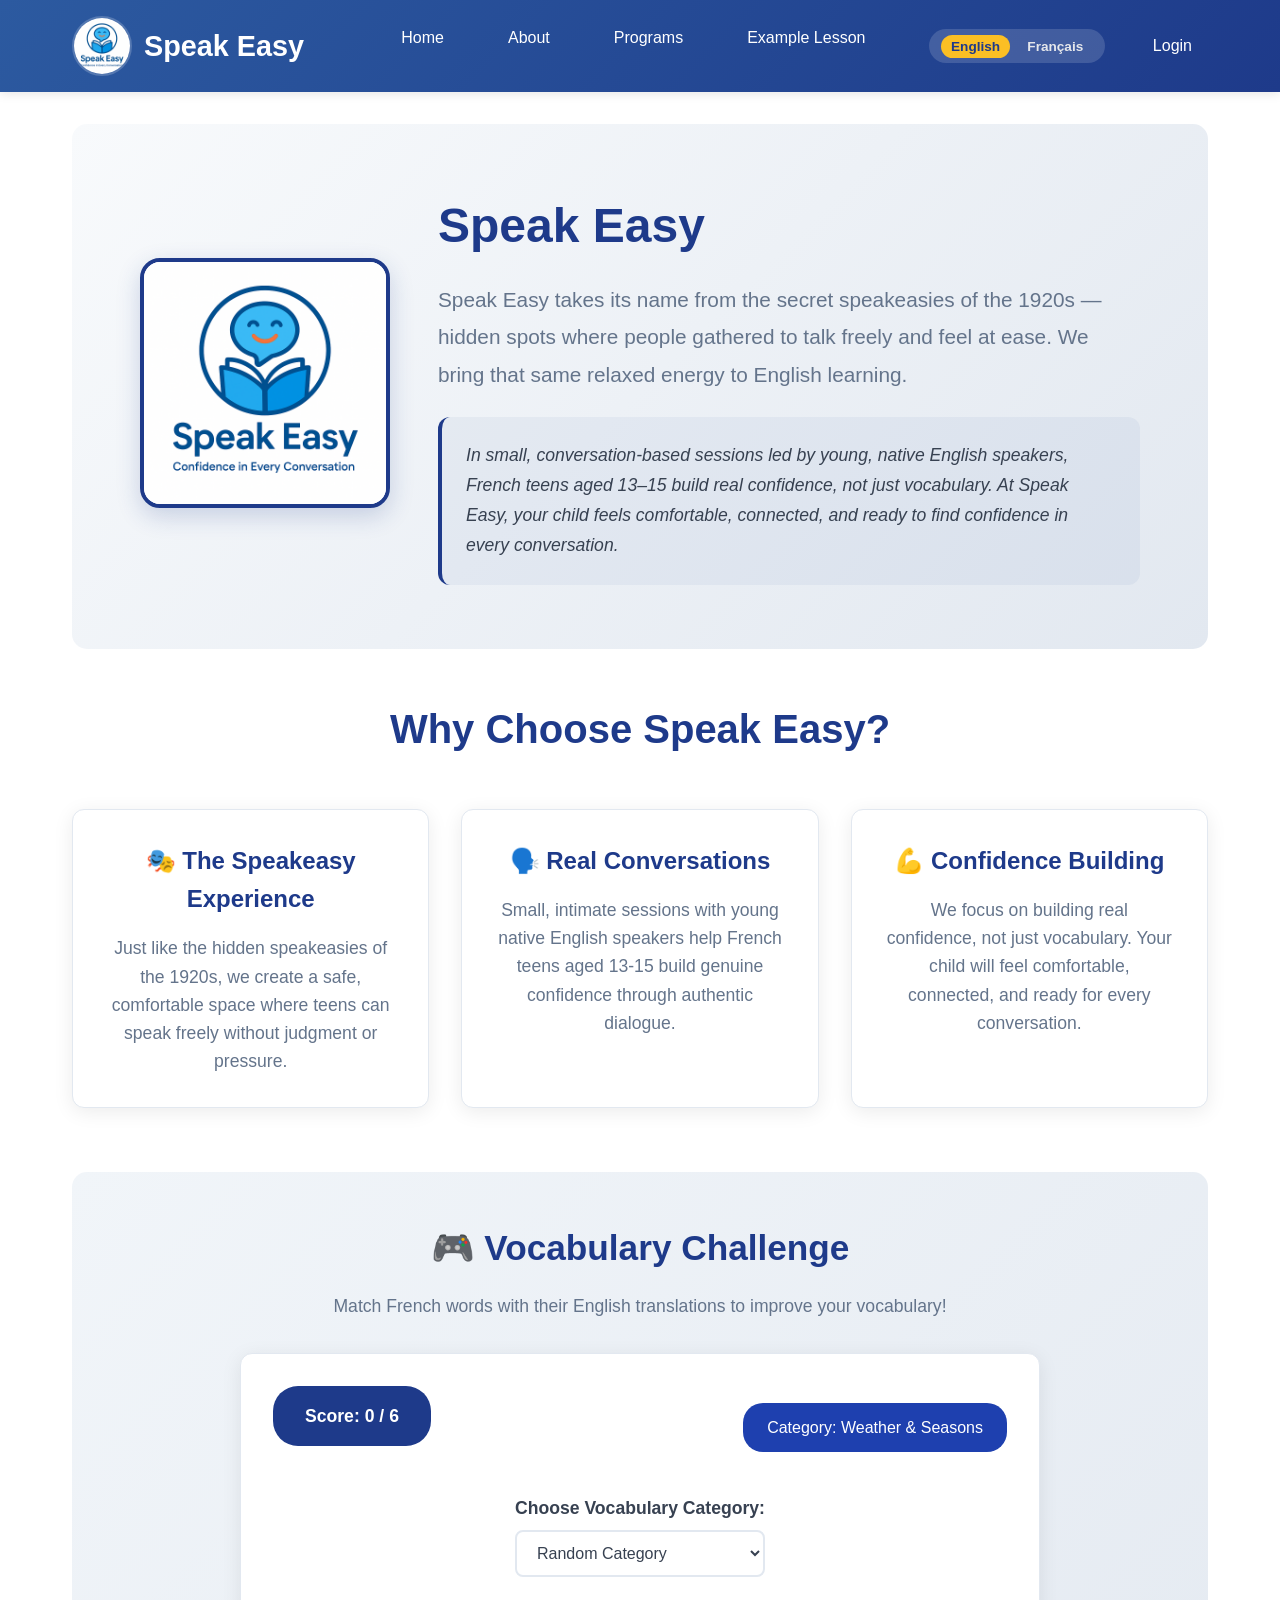
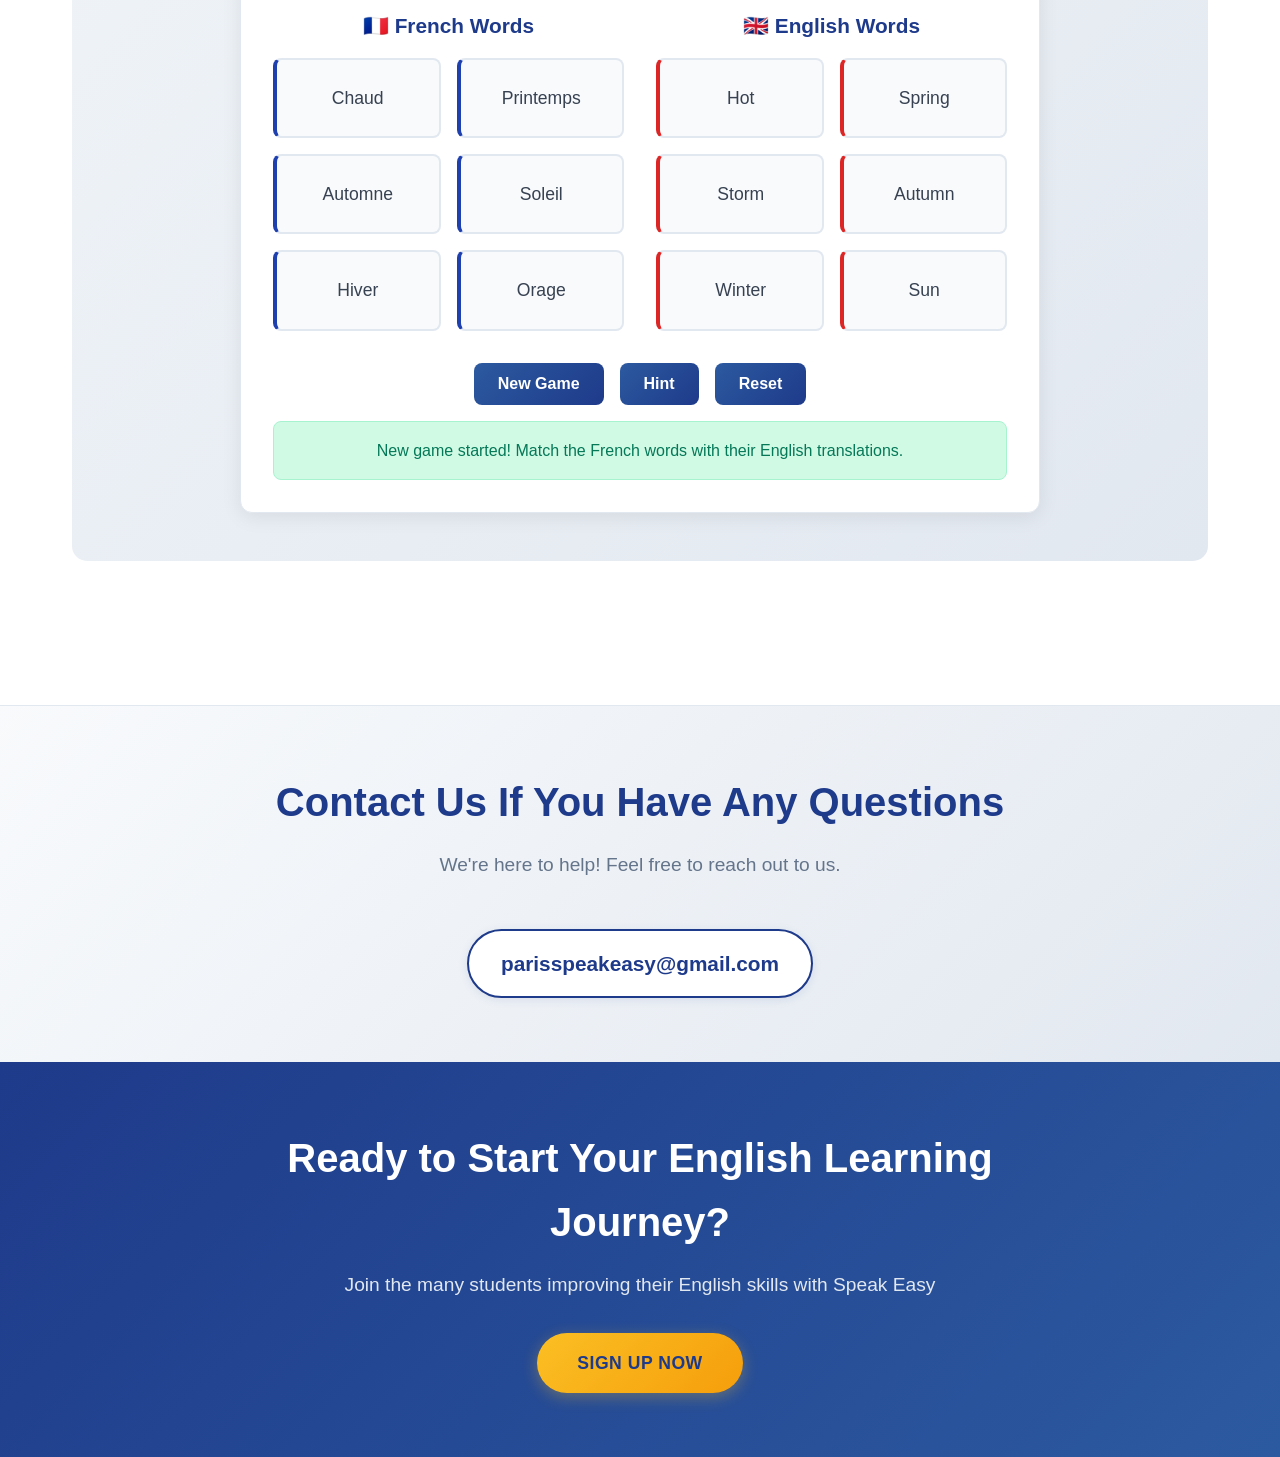
==== index.html @ a8f0480d "Add files via upload" ====
<!DOCTYPE html>
<html lang="en">
<head>
    <meta charset="UTF-8">
    <meta name="viewport" content="width=device-width, initial-scale=1.0">
    <title>Speak Easy - Professional English Learning Platform</title>
    <meta name="description" content="Professional English language learning platform for students. Improve your English skills through interactive video courses with native speakers.">
    <link rel="stylesheet" href="style.css">
    <script src="java.js" defer></script>
</head>
<body>
    <!-- Professional Header -->
    <header class="header">
        <nav class="nav-container">
            <a href="Home page.html" class="logo">
                <img src="logo.png" alt="Speak Easy Logo" class="logo-image">
                <span class="logo-text" data-i18n-key="nav_logo">Speak Easy</span>
            </a>
            <ul class="nav-menu">
                <li><a href="Home page.html" data-i18n-key="nav_home">Home</a></li>
                <li><a href="About.html" data-i18n-key="nav_about">About</a></li>
                <li><a href="Program_description.html" data-i18n-key="nav_programs">Programs</a></li>
                <li><a href="Example_lesson.html" data-i18n-key="nav_example">Example Lesson</a></li>
                <li class="nav-language-item">
                    <div class="lesson-language-toggle">
                        <button type="button" class="lang-toggle-btn active" data-lang-btn="en">English</button>
                        <button type="button" class="lang-toggle-btn" data-lang-btn="fr">Français</button>
                    </div>
                </li>
                <li><a href="Log_in.html" id="loginLink" data-i18n-key="nav_login">Login</a></li>
            </ul>
            <!-- User Profile Dropdown -->
            <div class="user-profile" id="userProfile" style="display: none;">
                <div class="profile-icon" id="profileIcon">
                    <span id="userInitials">JD</span>
                </div>
                <div class="profile-dropdown" id="profileDropdown">
                    <div class="dropdown-header">
                        <div class="user-info">
                            <div class="user-name" id="userName">John Doe</div>
                            <div class="user-email" id="userEmail">john.doe@example.com</div>
                        </div>
                    </div>
                    <div class="dropdown-menu">
                        <a href="Profile.html" class="dropdown-item">
                            <span class="dropdown-icon">👤</span>
                            <span data-i18n-key="profile_menu_profile">Profile</span>
                        </a>
                        <a href="#" class="dropdown-item">
                            <span class="dropdown-icon">🛒</span>
                            <span data-i18n-key="profile_menu_purchases">Purchases</span>
                        </a>
                        <a href="#" class="dropdown-item">
                            <span class="dropdown-icon">📚</span>
                            <span data-i18n-key="profile_menu_future">Future Lessons</span>
                        </a>
                        <a href="#" class="dropdown-item">
                            <span class="dropdown-icon">⚙️</span>
                            <span data-i18n-key="profile_menu_settings">Settings</span>
                        </a>
                        <div class="dropdown-divider"></div>
                        <a href="#" class="dropdown-item logout-item" id="logoutBtn">
                            <span class="dropdown-icon">🚪</span>
                            <span data-i18n-key="profile_menu_logout">Logout</span>
                        </a>
                    </div>
                </div>
            </div>
        </nav>
    </header>

    <!-- Main Content -->
    <main class="main-container">
        <!-- Hero Section -->
        <section class="hero-section">
            <div class="hero-content">
                <div class="hero-logo">
                    <img src="logo.png" alt="Speak Easy Logo" class="hero-logo-image">
                </div>
                <div class="hero-text">
                    <h1 class="hero-title" data-i18n-key="home_hero_title">Speak Easy</h1>
                    <p class="hero-subtitle" data-i18n-key="home_hero_subtitle">
                        Speak Easy takes its name from the secret speakeasies of the 1920s — hidden spots where people gathered to talk freely and feel at ease. We bring that same relaxed energy to English learning.
                    </p>
                    <p class="hero-description" data-i18n-key="home_hero_description">
                        In small, conversation-based sessions led by young, native English speakers, French teens aged 13–15 build real confidence, not just vocabulary. At Speak Easy, your child feels comfortable, connected, and ready to find confidence in every conversation.
                    </p>
                </div>
            </div>
        </section>

        <!-- Goals Section -->
        <section class="goals-section">
            <h2 class="section-title" data-i18n-key="home_why_title">Why Choose Speak Easy?</h2>
            <div class="goals-grid">
                <div class="goal-card">
                    <h3 data-i18n-key="home_goal1_title">🎭 The Speakeasy Experience</h3>
                    <p data-i18n-key="home_goal1_text">Just like the hidden speakeasies of the 1920s, we create a safe, comfortable space where teens can speak freely without judgment or pressure.</p>
                </div>
                <div class="goal-card">
                    <h3 data-i18n-key="home_goal2_title">🗣️ Real Conversations</h3>
                    <p data-i18n-key="home_goal2_text">Small, intimate sessions with young native English speakers help French teens aged 13-15 build genuine confidence through authentic dialogue.</p>
                </div>
                <div class="goal-card">
                    <h3 data-i18n-key="home_goal3_title">💪 Confidence Building</h3>
                    <p data-i18n-key="home_goal3_text">We focus on building real confidence, not just vocabulary. Your child will feel comfortable, connected, and ready for every conversation.</p>
                </div>
            </div>
        </section>

        <!-- Interactive Vocabulary Game Section -->
        <section class="game-section">
            <h2 class="game-title" data-i18n-key="home_game_title">🎮 Vocabulary Challenge</h2>
            <p class="game-subtitle" data-i18n-key="home_game_subtitle">Match French words with their English translations to improve your vocabulary!</p>
            
            <div class="game-container">
                <div class="game-info">
                    <div class="score-display">
                        <span data-i18n-key="home_game_score_label">Score:</span> <span id="score">0</span> / <span id="total">0</span>
                    </div>
                    <div class="category-display" id="categoryDisplay">
                        <span data-i18n-key="home_game_category_label">Category:</span> <span id="currentCategory" data-i18n-key="home_game_category_current">Select a category</span>
                    </div>
                </div>
                
                <div class="category-selector">
                    <label for="categorySelect" data-i18n-key="home_game_category_choose">Choose Vocabulary Category:</label>
                    <select id="categorySelect" class="category-select">
                        <option value="" data-i18n-key="home_game_cat_random">Random Category</option>
                        <option value="0" data-i18n-key="home_game_cat_0">Greetings & Politeness</option>
                        <option value="1" data-i18n-key="home_game_cat_1">Animals</option>
                        <option value="2" data-i18n-key="home_game_cat_2">Colors</option>
                        <option value="3" data-i18n-key="home_game_cat_3">Numbers</option>
                        <option value="4" data-i18n-key="home_game_cat_4">Fruits & Vegetables</option>
                        <option value="5" data-i18n-key="home_game_cat_5">Family Members</option>
                        <option value="6" data-i18n-key="home_game_cat_6">School & Learning</option>
                        <option value="7" data-i18n-key="home_game_cat_7">Weather & Seasons</option>
                        <option value="8" data-i18n-key="home_game_cat_8">Body Parts</option>
                        <option value="9" data-i18n-key="home_game_cat_9">Food & Drinks</option>
                        <option value="10" data-i18n-key="home_game_cat_10">Clothing & Fashion</option>
                        <option value="11" data-i18n-key="home_game_cat_11">House & Home</option>
                        <option value="12" data-i18n-key="home_game_cat_12">Transportation</option>
                    </select>
                </div>
                
                <div class="game-sections">
                    <div class="french-section">
                        <h3 data-i18n-key="home_game_french_title">🇫🇷 French Words</h3>
                        <div class="french-grid" id="frenchGrid">
                            <!-- French words will be generated here -->
                        </div>
                    </div>
                    
                    <div class="english-section">
                        <h3 data-i18n-key="home_game_english_title">🇬🇧 English Words</h3>
                        <div class="english-grid" id="englishGrid">
                            <!-- English words will be generated here -->
                        </div>
                    </div>
                </div>
                
                <div class="game-controls">
                    <button class="btn-game" id="newGameBtn" data-i18n-key="home_game_new">New Game</button>
                    <button class="btn-game" id="hintBtn" data-i18n-key="home_game_hint">Hint</button>
                    <button class="btn-game" id="resetBtn" data-i18n-key="home_game_reset">Reset</button>
                </div>
                
                <div id="feedbackMessage" class="feedback-message" style="display: none;"></div>
            </div>
        </section>
    </main>

    <!-- Contact Section -->
    <section class="contact-section">
        <div class="contact-container">
            <h2 data-i18n-key="home_contact_title">Contact Us If You Have Any Questions</h2>
            <p data-i18n-key="home_contact_text">We're here to help! Feel free to reach out to us.</p>
            <div class="contact-email">
                <a href="mailto:parisspeakeasy@gmail.com" class="contact-email-link">parisspeakeasy@gmail.com</a>
            </div>
        </div>
    </section>

    <!-- Sign Up Section -->
    <section class="signup-section">
        <div class="signup-container">
            <h2 data-i18n-key="home_signup_title">Ready to Start Your English Learning Journey?</h2>
            <p data-i18n-key="home_signup_text">Join the many students improving their English skills with Speak Easy</p>
            <a href="Sign_up.html" class="btn-signup" data-i18n-key="home_signup_button">Sign Up Now</a>
        </div>
    </section>

    <script>
        (function() {
            const translations = {
                en: {
                    nav_logo: 'Speak Easy',
                    nav_home: 'Home',
                    nav_about: 'About',
                    nav_programs: 'Programs',
                    nav_example: 'Example Lesson',
                    nav_login: 'Login',
                    profile_menu_profile: 'Profile',
                    profile_menu_purchases: 'Purchases',
                    profile_menu_future: 'Future Lessons',
                    profile_menu_settings: 'Settings',
                    profile_menu_logout: 'Logout',
                    home_hero_title: 'Speak Easy',
                    home_hero_subtitle: 'Speak Easy takes its name from the secret speakeasies of the 1920s — hidden spots where people gathered to talk freely and feel at ease. We bring that same relaxed energy to English learning.',
                    home_hero_description: 'In small, conversation-based sessions led by young, native English speakers, French teens aged 13–15 build real confidence, not just vocabulary. At Speak Easy, your child feels comfortable, connected, and ready to find confidence in every conversation.',
                    home_why_title: 'Why Choose Speak Easy?',
                    home_goal1_title: '🎭 The Speakeasy Experience',
                    home_goal1_text: 'Just like the hidden speakeasies of the 1920s, we create a safe, comfortable space where teens can speak freely without judgment or pressure.',
                    home_goal2_title: '🗣️ Real Conversations',
                    home_goal2_text: 'Small, intimate sessions with young native English speakers help French teens aged 13-15 build genuine confidence through authentic dialogue.',
                    home_goal3_title: '💪 Confidence Building',
                    home_goal3_text: 'We focus on building real confidence, not just vocabulary. Your child will feel comfortable, connected, and ready for every conversation.',
                    home_game_title: '🎮 Vocabulary Challenge',
                    home_game_subtitle: 'Match French words with their English translations to improve your vocabulary!',
                    home_game_score_label: 'Score:',
                    home_game_category_label: 'Category:',
                    home_game_category_current: 'Select a category',
                    home_game_category_choose: 'Choose Vocabulary Category:',
                    home_game_cat_random: 'Random Category',
                    home_game_cat_0: 'Greetings & Politeness',
                    home_game_cat_1: 'Animals',
                    home_game_cat_2: 'Colors',
                    home_game_cat_3: 'Numbers',
                    home_game_cat_4: 'Fruits & Vegetables',
                    home_game_cat_5: 'Family Members',
                    home_game_cat_6: 'School & Learning',
                    home_game_cat_7: 'Weather & Seasons',
                    home_game_cat_8: 'Body Parts',
                    home_game_cat_9: 'Food & Drinks',
                    home_game_cat_10: 'Clothing & Fashion',
                    home_game_cat_11: 'House & Home',
                    home_game_cat_12: 'Transportation',
                    home_game_french_title: '🇫🇷 French Words',
                    home_game_english_title: '🇬🇧 English Words',
                    home_game_new: 'New Game',
                    home_game_hint: 'Hint',
                    home_game_reset: 'Reset',
                    home_contact_title: 'Contact Us If You Have Any Questions',
                    home_contact_text: "We're here to help! Feel free to reach out to us.",
                    home_signup_title: 'Ready to Start Your English Learning Journey?',
                    home_signup_text: 'Join the many students improving their English skills with Speak Easy',
                    home_signup_button: 'Sign Up Now'
                },
                fr: {
                    nav_logo: 'Speak Easy',
                    nav_home: 'Accueil',
                    nav_about: 'À propos',
                    nav_programs: 'Programmes',
                    nav_example: "Leçon d'exemple",
                    nav_login: 'Connexion',
                    profile_menu_profile: 'Profil',
                    profile_menu_purchases: 'Achats',
                    profile_menu_future: 'Leçons futures',
                    profile_menu_settings: 'Paramètres',
                    profile_menu_logout: 'Déconnexion',
                    home_hero_title: 'Speak Easy',
                    home_hero_subtitle: 'Speak Easy tire son nom des speakeasies secrets des années 1920 — des lieux cachés où les gens pouvaient parler librement et se sentir à l’aise. Nous apportons cette même énergie détendue à l’apprentissage de l’anglais.',
                    home_hero_description: "En petits groupes de conversation animés par de jeunes locuteurs natifs anglophones, des ados français de 13 à 15 ans gagnent une vraie confiance, pas seulement du vocabulaire. À Speak Easy, votre enfant se sent à l’aise, connecté et prêt à prendre confiance dans chaque conversation.",
                    home_why_title: 'Pourquoi choisir Speak Easy ?',
                    home_goal1_title: '🎭 L’expérience speakeasy',
                    home_goal1_text: "Comme dans les speakeasies cachés des années 1920, nous créons un espace sûr et chaleureux où les ados peuvent parler librement, sans jugement ni pression.",
                    home_goal2_title: '🗣️ De vraies conversations',
                    home_goal2_text: 'De petites séances avec de jeunes natifs anglophones aident les ados français de 13 à 15 ans à construire une confiance réelle grâce à un dialogue authentique.',
                    home_goal3_title: '💪 Gagner en confiance',
                    home_goal3_text: 'Nous mettons l’accent sur la confiance, pas seulement sur le vocabulaire. Votre enfant se sentira à l’aise, connecté et prêt pour chaque conversation.',
                    home_game_title: '🎮 Défi vocabulaire',
                    home_game_subtitle: 'Associe les mots français à leurs traductions anglaises pour améliorer ton vocabulaire !',
                    home_game_score_label: 'Score :',
                    home_game_category_label: 'Catégorie :',
                    home_game_category_current: 'Sélectionne une catégorie',
                    home_game_category_choose: 'Choisis une catégorie de vocabulaire :',
                    home_game_cat_random: 'Catégorie aléatoire',
                    home_game_cat_0: 'Salutations & Politesse',
                    home_game_cat_1: 'Animaux',
                    home_game_cat_2: 'Couleurs',
                    home_game_cat_3: 'Nombres',
                    home_game_cat_4: 'Fruits & Légumes',
                    home_game_cat_5: 'Membres de la famille',
                    home_game_cat_6: 'École & Apprentissage',
                    home_game_cat_7: 'Météo & Saisons',
                    home_game_cat_8: 'Parties du corps',
                    home_game_cat_9: 'Nourriture & Boissons',
                    home_game_cat_10: 'Vêtements & Mode',
                    home_game_cat_11: 'Maison & Foyer',
                    home_game_cat_12: 'Transports',
                    home_game_french_title: '🇫🇷 Mots en français',
                    home_game_english_title: '🇬🇧 Mots en anglais',
                    home_game_new: 'Nouvelle partie',
                    home_game_hint: 'Indice',
                    home_game_reset: 'Réinitialiser',
                    home_contact_title: 'Contactez-nous si vous avez des questions',
                    home_contact_text: "Nous sommes là pour vous aider ! N’hésitez pas à nous écrire.",
                    home_signup_title: "Prêt à commencer ton aventure en anglais ?",
                    home_signup_text: "Rejoins les nombreux élèves qui améliorent leur anglais avec Speak Easy",
                    home_signup_button: "Je m'inscris"
                }
            };

            function setLanguage(lang) {
                const selectedLang = lang === 'fr' ? 'fr' : 'en';
                document.documentElement.lang = selectedLang;

                document.querySelectorAll('[data-i18n-key]').forEach(function(el) {
                    const key = el.getAttribute('data-i18n-key');
                    const translation = translations[selectedLang] && translations[selectedLang][key];
                    if (translation) {
                        el.innerHTML = translation;
                    }
                });

                document.querySelectorAll('[data-lang-btn]').forEach(function(btn) {
                    btn.classList.toggle('active', btn.getAttribute('data-lang-btn') === selectedLang);
                });

                localStorage.setItem('exampleLessonLang', selectedLang);
            }

            document.addEventListener('DOMContentLoaded', function() {
                const savedLang = localStorage.getItem('exampleLessonLang') || 'en';
                setLanguage(savedLang);

                document.querySelectorAll('[data-lang-btn]').forEach(function(btn) {
                    btn.addEventListener('click', function() {
                        setLanguage(this.getAttribute('data-lang-btn'));
                    });
                });
            });
        })();
    </script>
</body>
</html>
---- style.css ----
/* Professional Business Website Styles for Speak Easy */
* {
    margin: 0;
    padding: 0;
    box-sizing: border-box;
}

body {
    font-family: 'Segoe UI', Tahoma, Geneva, Verdana, sans-serif;
    line-height: 1.6;
    color: #333;
    background-color: #ffffff;
}

/* Header and Navigation */
.header {
    background: linear-gradient(135deg, #2c5aa0 0%, #1e3a8a 100%);
    padding: 1rem 0;
    box-shadow: 0 2px 10px rgba(0,0,0,0.1);
    position: sticky;
    top: 0;
    z-index: 1000;
}

.nav-container {
    max-width: 1200px;
    margin: 0 auto;
    padding: 0 2rem;
    display: flex;
    justify-content: space-between;
    align-items: center;
}

.logo {
    color: white;
    font-size: 1.8rem;
    font-weight: 700;
    text-decoration: none;
    display: flex;
    align-items: center;
    gap: 0.75rem;
    transition: all 0.3s ease;
}

.logo:hover {
    transform: translateY(-2px);
}

.logo-image {
    width: 60px;
    height: 60px;
    border-radius: 50%;
    object-fit: cover;
    border: 2px solid rgba(255,255,255,0.2);
    transition: all 0.3s ease;
}

.logo:hover .logo-image {
    border-color: rgba(255,255,255,0.4);
    transform: scale(1.05);
}

.logo-text {
    font-size: 1.8rem;
    font-weight: 700;
}

.nav-menu {
    display: flex;
    list-style: none;
    gap: 2rem;
}

.nav-menu a {
    color: white;
    text-decoration: none;
    font-weight: 500;
    padding: 0.5rem 1rem;
    border-radius: 5px;
    transition: all 0.3s ease;
}

.nav-menu a:hover {
    background-color: rgba(255,255,255,0.1);
    transform: translateY(-2px);
}

/* Main Content */
.main-container {
    max-width: 1200px;
    margin: 0 auto;
    padding: 2rem;
}

.hero-section {
    text-align: center;
    padding: 4rem 0;
    background: linear-gradient(135deg, #f8fafc 0%, #e2e8f0 100%);
    border-radius: 15px;
    margin-bottom: 3rem;
}

.hero-content {
    display: flex;
    align-items: center;
    justify-content: center;
    gap: 3rem;
    max-width: 1000px;
    margin: 0 auto;
}

.hero-logo {
    flex-shrink: 0;
}

.hero-logo-image {
    width: 250px;
    height: 250px;
    border-radius: 20px;
    object-fit: cover;
    border: 4px solid #1e3a8a;
    box-shadow: 0 8px 25px rgba(30, 58, 138, 0.2);
    transition: all 0.3s ease;
}

.hero-logo-image:hover {
    transform: scale(1.05);
    box-shadow: 0 12px 35px rgba(30, 58, 138, 0.3);
}

.hero-text {
    flex: 1;
    text-align: left;
}

.hero-title {
    font-size: 3rem;
    color: #1e3a8a;
    margin-bottom: 1rem;
    font-weight: 700;
}

.hero-subtitle {
    font-size: 1.3rem;
    color: #64748b;
    line-height: 1.8;
    margin-bottom: 1.5rem;
}

.hero-description {
    font-size: 1.1rem;
    color: #374151;
    line-height: 1.7;
    font-style: italic;
    background: rgba(30, 58, 138, 0.05);
    padding: 1.5rem;
    border-radius: 12px;
    border-left: 4px solid #1e3a8a;
}

/* Goals Section */
.goals-section {
    margin-bottom: 4rem;
}

.section-title {
    text-align: center;
    font-size: 2.5rem;
    color: #1e3a8a;
    margin-bottom: 3rem;
    font-weight: 600;
}

.goals-grid {
    display: grid;
    grid-template-columns: repeat(auto-fit, minmax(300px, 1fr));
    gap: 2rem;
    margin-top: 2rem;
}

.goal-card {
    background: white;
    padding: 2rem;
    border-radius: 12px;
    box-shadow: 0 4px 20px rgba(0,0,0,0.08);
    text-align: center;
    transition: transform 0.3s ease, box-shadow 0.3s ease;
    border: 1px solid #e2e8f0;
}

.goal-card:hover {
    transform: translateY(-5px);
    box-shadow: 0 8px 30px rgba(0,0,0,0.12);
}

.goal-card h3 {
    color: #1e3a8a;
    font-size: 1.5rem;
    margin-bottom: 1rem;
    font-weight: 600;
}

.goal-card p {
    color: #64748b;
    font-size: 1.1rem;
    line-height: 1.6;
}

/* About Section */
.about-section {
    background: #f8fafc;
    padding: 3rem;
    border-radius: 15px;
    margin-bottom: 3rem;
}

/* Story Section */
.story-section {
    margin-bottom: 3rem;
    padding: 2rem;
    background: linear-gradient(135deg, #1e3a8a 0%, #2c5aa0 100%);
    border-radius: 15px;
    color: white;
}

.story-content h2 {
    color: white;
    font-size: 2rem;
    margin-bottom: 1.5rem;
    font-weight: 600;
    text-align: center;
}

.story-text {
    max-width: 800px;
    margin: 0 auto;
}

.story-intro {
    font-size: 1.2rem;
    line-height: 1.8;
    margin-bottom: 1.5rem;
    font-weight: 500;
}

.story-description {
    font-size: 1.1rem;
    line-height: 1.7;
    margin-bottom: 2rem;
    opacity: 0.95;
}

.story-highlight {
    background: rgba(255, 255, 255, 0.1);
    padding: 1.5rem;
    border-radius: 12px;
    border-left: 4px solid #fbbf24;
    text-align: center;
}

.story-highlight p {
    font-size: 1.1rem;
    margin: 0;
    font-style: italic;
}

/* What Sets Us Apart Section */
.what-sets-us-apart {
    margin-bottom: 4rem;
    padding: 3rem 2rem;
    background: #f8fafc;
    border-radius: 15px;
}

.what-sets-us-apart .section-title {
    text-align: center;
    margin-bottom: 3rem;
}

.unique-features-grid {
    display: grid;
    grid-template-columns: repeat(auto-fit, minmax(400px, 1fr));
    gap: 2.5rem;
    max-width: 1200px;
    margin: 0 auto;
}

.unique-feature-card {
    background: white;
    padding: 2.5rem;
    border-radius: 15px;
    box-shadow: 0 4px 20px rgba(0,0,0,0.08);
    border: 2px solid #e2e8f0;
    transition: all 0.3s ease;
}

.unique-feature-card:hover {
    transform: translateY(-5px);
    box-shadow: 0 8px 30px rgba(0,0,0,0.12);
    border-color: #1e3a8a;
}

.feature-icon {
    font-size: 3.5rem;
    text-align: center;
    margin-bottom: 1.5rem;
}

.unique-feature-card h3 {
    color: #1e3a8a;
    font-size: 1.8rem;
    margin-bottom: 1rem;
    text-align: center;
    font-weight: 600;
}

.unique-feature-card > p {
    color: #374151;
    font-size: 1.1rem;
    line-height: 1.7;
    margin-bottom: 1.5rem;
    text-align: center;
}

.feature-highlights {
    list-style: none;
    padding: 0;
    margin: 0;
}

.feature-highlights li {
    color: #374151;
    font-size: 1rem;
    line-height: 1.8;
    margin-bottom: 1rem;
    padding-left: 1.5rem;
    position: relative;
}

.feature-highlights li:before {
    content: "✓";
    position: absolute;
    left: 0;
    color: #1e3a8a;
    font-weight: bold;
    font-size: 1.2rem;
}

.feature-highlights li strong {
    color: #1e3a8a;
    font-weight: 600;
}

.mission-content {
    display: grid;
    grid-template-columns: 1fr 1fr;
    gap: 3rem;
    align-items: center;
    margin-bottom: 3rem;
}

.mission-text h2 {
    color: #1e3a8a;
    font-size: 2rem;
    margin-bottom: 1rem;
    font-weight: 600;
}

.mission-text p {
    color: #64748b;
    font-size: 1.1rem;
    line-height: 1.8;
}

.team-section h2 {
    color: #1e3a8a;
    font-size: 2rem;
    margin-bottom: 2rem;
    text-align: center;
    font-weight: 600;
}

.team-grid {
    display: grid;
    grid-template-columns: repeat(auto-fit, minmax(250px, 1fr));
    gap: 2rem;
}

.team-member {
    background: white;
    padding: 2rem;
    border-radius: 12px;
    text-align: center;
    box-shadow: 0 4px 20px rgba(0,0,0,0.08);
    border: 1px solid #e2e8f0;
}

.team-member h3 {
    color: #1e3a8a;
    font-size: 1.3rem;
    margin-bottom: 0.5rem;
    font-weight: 600;
}

.team-member p {
    color: #64748b;
    margin-bottom: 0.5rem;
}

.team-member img {
    width: 200px;
    height: 200px;
    object-fit: cover;
    border-radius: 50%;
    margin: 1.5rem auto;
    display: block;
    border: 4px solid #1e3a8a;
    box-shadow: 0 4px 15px rgba(30, 58, 138, 0.2);
    transition: all 0.3s ease;
}

.team-member img:hover {
    transform: scale(1.05);
    box-shadow: 0 6px 20px rgba(30, 58, 138, 0.3);
}

.mission-image {
    display: flex;
    align-items: center;
    justify-content: center;
}

.mission-image img {
    max-width: 100%;
    height: auto;
    border-radius: 12px;
    box-shadow: 0 4px 20px rgba(0,0,0,0.1);
    border: 1px solid #e2e8f0;
    transition: all 0.3s ease;
}

.mission-image img:hover {
    transform: translateY(-5px);
    box-shadow: 0 8px 30px rgba(0,0,0,0.15);
}

/* Login Form */
.login-container {
    max-width: 400px;
    margin: 0 auto;
    background: white;
    padding: 2rem;
    border-radius: 12px;
    box-shadow: 0 4px 20px rgba(0,0,0,0.08);
    border: 1px solid #e2e8f0;
}

.login-title {
    text-align: center;
    color: #1e3a8a;
    font-size: 2rem;
    margin-bottom: 2rem;
    font-weight: 600;
}

.form-group {
    margin-bottom: 1.5rem;
}

.form-group label {
    display: block;
    margin-bottom: 0.5rem;
    color: #374151;
    font-weight: 500;
}

.form-group input {
    width: 100%;
    padding: 0.75rem;
    border: 2px solid #e2e8f0;
    border-radius: 8px;
    font-size: 1rem;
    transition: border-color 0.3s ease;
}

.form-group input:focus {
    outline: none;
    border-color: #1e3a8a;
}

.btn-primary {
    width: 100%;
    background: linear-gradient(135deg, #2c5aa0 0%, #1e3a8a 100%);
    color: white;
    padding: 0.75rem;
    border: none;
    border-radius: 8px;
    font-size: 1rem;
    font-weight: 600;
    cursor: pointer;
    transition: transform 0.3s ease;
}

.btn-primary:hover {
    transform: translateY(-2px);
}

/* Responsive Design */
@media (max-width: 768px) {
    .nav-container {
        flex-direction: column;
        gap: 1rem;
    }
    
    .nav-menu {
        gap: 1rem;
    }
    
    .hero-content {
        flex-direction: column;
        gap: 2rem;
        text-align: center;
    }
    
    .hero-text {
        text-align: center;
    }
    
    .hero-title {
        font-size: 2rem;
    }
    
    .hero-subtitle {
        font-size: 1.1rem;
    }
    
    .hero-logo-image {
        width: 200px;
        height: 200px;
    }
    
    .what-sets-us-apart {
        padding: 2rem 1rem;
    }
    
    .unique-features-grid {
        grid-template-columns: 1fr;
        gap: 2rem;
    }
    
    .unique-feature-card {
        padding: 2rem 1.5rem;
    }
    
    .unique-feature-card h3 {
        font-size: 1.5rem;
    }
    
    .feature-icon {
        font-size: 3rem;
    }
    
    .mission-content {
        grid-template-columns: 1fr;
        gap: 2rem;
    }
    
    .mission-image img {
        max-width: 100%;
    }
    
    .team-member img {
        width: 150px;
        height: 150px;
    }
    
    .main-container {
        padding: 1rem;
    }
    
    .about-section {
        padding: 2rem 1rem;
    }
}

/* Vocabulary Game Styles */
.game-section {
    background: linear-gradient(135deg, #f1f5f9 0%, #e2e8f0 100%);
    padding: 3rem;
    border-radius: 15px;
    margin-bottom: 3rem;
    text-align: center;
}

.game-title {
    color: #1e3a8a;
    font-size: 2.2rem;
    margin-bottom: 1rem;
    font-weight: 600;
}

.game-subtitle {
    color: #64748b;
    font-size: 1.1rem;
    margin-bottom: 2rem;
}

.game-container {
    max-width: 800px;
    margin: 0 auto;
    background: white;
    padding: 2rem;
    border-radius: 12px;
    box-shadow: 0 4px 20px rgba(0,0,0,0.08);
    border: 1px solid #e2e8f0;
}

.game-info {
    display: flex;
    justify-content: space-between;
    align-items: center;
    margin-bottom: 1.5rem;
    flex-wrap: wrap;
    gap: 1rem;
}

.category-display {
    background: #1e40af;
    color: white;
    padding: 0.75rem 1.5rem;
    border-radius: 20px;
    font-size: 1rem;
    font-weight: 500;
}

.category-selector {
    margin-bottom: 2rem;
    text-align: center;
}

.category-selector label {
    display: block;
    margin-bottom: 0.5rem;
    color: #374151;
    font-weight: 600;
    font-size: 1.1rem;
}

.category-select {
    padding: 0.75rem 1rem;
    border: 2px solid #e2e8f0;
    border-radius: 8px;
    font-size: 1rem;
    background: white;
    color: #374151;
    cursor: pointer;
    transition: border-color 0.3s ease;
    min-width: 250px;
}

.category-select:focus {
    outline: none;
    border-color: #1e3a8a;
}

.game-sections {
    display: grid;
    grid-template-columns: 1fr 1fr;
    gap: 2rem;
    margin-bottom: 2rem;
}

.french-section, .english-section {
    text-align: center;
}

.french-section h3, .english-section h3 {
    color: #1e3a8a;
    font-size: 1.3rem;
    margin-bottom: 1rem;
    font-weight: 600;
}

.french-grid, .english-grid {
    display: grid;
    grid-template-columns: repeat(2, 1fr);
    gap: 1rem;
}

.game-grid {
    display: grid;
    grid-template-columns: repeat(2, 1fr);
    gap: 1rem;
    margin-bottom: 2rem;
}

.word-card {
    background: #f8fafc;
    padding: 1.5rem;
    border: 2px solid #e2e8f0;
    border-radius: 8px;
    cursor: pointer;
    transition: all 0.3s ease;
    font-size: 1.1rem;
    font-weight: 500;
    color: #374151;
}

.word-card:hover {
    border-color: #1e3a8a;
    background: #eff6ff;
    transform: translateY(-2px);
}

.word-card.selected {
    border-color: #1e3a8a;
    background: #dbeafe;
    color: #1e3a8a;
}

.word-card.matched {
    border-color: #059669;
    background: #d1fae5;
    color: #047857;
    cursor: default;
}

.french-card {
    border-left: 4px solid #1e40af;
}

.english-card {
    border-left: 4px solid #dc2626;
}

.game-controls {
    display: flex;
    gap: 1rem;
    justify-content: center;
    flex-wrap: wrap;
}

.btn-game {
    background: linear-gradient(135deg, #2c5aa0 0%, #1e3a8a 100%);
    color: white;
    padding: 0.75rem 1.5rem;
    border: none;
    border-radius: 8px;
    font-size: 1rem;
    font-weight: 600;
    cursor: pointer;
    transition: transform 0.3s ease;
}

.btn-game:hover {
    transform: translateY(-2px);
}

.btn-game:disabled {
    opacity: 0.6;
    cursor: not-allowed;
    transform: none;
}

.score-display {
    background: #1e3a8a;
    color: white;
    padding: 1rem 2rem;
    border-radius: 25px;
    font-size: 1.1rem;
    font-weight: 600;
    margin-bottom: 1.5rem;
    display: inline-block;
}

.feedback-message {
    margin-top: 1rem;
    padding: 1rem;
    border-radius: 8px;
    font-weight: 500;
}

.feedback-message.success {
    background: #d1fae5;
    color: #047857;
    border: 1px solid #a7f3d0;
}

.feedback-message.error {
    background: #fee2e2;
    color: #dc2626;
    border: 1px solid #fca5a5;
}

/* Responsive Game Design */
@media (max-width: 768px) {
    .game-sections {
        grid-template-columns: 1fr;
        gap: 1rem;
    }
    
    .french-grid, .english-grid {
        grid-template-columns: 1fr;
    }
    
    .game-controls {
        flex-direction: column;
        align-items: center;
    }
    
    .game-container {
        padding: 1.5rem;
    }
    
    .game-info {
        flex-direction: column;
        text-align: center;
    }
    
    .category-select {
        min-width: 200px;
    }
}

/* Utility Classes */
.text-center {
    text-align: center;
}

.mb-2 {
    margin-bottom: 2rem;
}

.mb-3 {
    margin-bottom: 3rem;
}

/* Contact Section Styles */
.contact-section {
    background: linear-gradient(135deg, #f8fafc 0%, #e2e8f0 100%);
    padding: 4rem 2rem;
    margin-top: 4rem;
    text-align: center;
    border-top: 1px solid #e2e8f0;
}

.contact-container {
    max-width: 800px;
    margin: 0 auto;
}

.contact-section h2 {
    color: #1e3a8a;
    font-size: 2.5rem;
    margin-bottom: 1rem;
    font-weight: 600;
}

.contact-section p {
    color: #64748b;
    font-size: 1.2rem;
    margin-bottom: 2rem;
    line-height: 1.6;
}

.contact-email {
    display: inline-block;
    margin-top: 1rem;
}

.contact-email-link {
    display: inline-block;
    color: #1e3a8a;
    font-size: 1.3rem;
    font-weight: 600;
    text-decoration: none;
    padding: 1rem 2rem;
    background: white;
    border: 2px solid #1e3a8a;
    border-radius: 50px;
    transition: all 0.3s ease;
    box-shadow: 0 2px 10px rgba(30, 58, 138, 0.1);
}

.contact-email-link:hover {
    background: #1e3a8a;
    color: white;
    transform: translateY(-2px);
    box-shadow: 0 4px 15px rgba(30, 58, 138, 0.2);
}

/* Sign Up Section Styles */
.signup-section {
    background: linear-gradient(135deg, #1e3a8a 0%, #2c5aa0 100%);
    padding: 4rem 2rem;
    margin-top: 0;
    text-align: center;
}

.signup-container {
    max-width: 800px;
    margin: 0 auto;
}

.signup-section h2 {
    color: white;
    font-size: 2.5rem;
    margin-bottom: 1rem;
    font-weight: 600;
}

.signup-section p {
    color: #e2e8f0;
    font-size: 1.2rem;
    margin-bottom: 2rem;
    line-height: 1.6;
}

.btn-signup {
    background: linear-gradient(135deg, #fbbf24 0%, #f59e0b 100%);
    color: #1e3a8a;
    padding: 1rem 2.5rem;
    border: none;
    border-radius: 50px;
    font-size: 1.1rem;
    font-weight: 700;
    cursor: pointer;
    transition: all 0.3s ease;
    box-shadow: 0 4px 15px rgba(251, 191, 36, 0.3);
    text-transform: uppercase;
    letter-spacing: 0.5px;
    text-decoration: none;
    display: inline-block;
}

.btn-signup:hover {
    transform: translateY(-3px);
    box-shadow: 0 6px 20px rgba(251, 191, 36, 0.4);
    background: linear-gradient(135deg, #f59e0b 0%, #d97706 100%);
}

.btn-signup:active {
    transform: translateY(-1px);
}

/* Responsive Contact and Sign Up Sections */
@media (max-width: 768px) {
    .contact-section {
        padding: 3rem 1rem;
        margin-top: 3rem;
    }
    
    .contact-section h2 {
        font-size: 2rem;
    }
    
    .contact-section p {
        font-size: 1.1rem;
    }
    
    .contact-email-link {
        font-size: 1.1rem;
        padding: 0.875rem 1.5rem;
    }
    
    .signup-section {
        padding: 3rem 1rem;
        margin-top: 0;
    }
    
    .signup-section h2 {
        font-size: 2rem;
    }
    
    .signup-section p {
        font-size: 1.1rem;
    }
    
    .btn-signup {
        padding: 0.875rem 2rem;
        font-size: 1rem;
    }
}

/* Sign Up Form Page Styles */
.signup-form-container {
    max-width: 800px;
    margin: 0 auto;
    background: white;
    padding: 3rem;
    border-radius: 15px;
    box-shadow: 0 4px 20px rgba(0,0,0,0.08);
    border: 1px solid #e2e8f0;
}

.signup-form-title {
    text-align: center;
    color: #1e3a8a;
    font-size: 2.5rem;
    margin-bottom: 0.5rem;
    font-weight: 700;
}

.signup-form-subtitle {
    text-align: center;
    color: #64748b;
    font-size: 1.1rem;
    margin-bottom: 3rem;
}

.signup-form {
    display: flex;
    flex-direction: column;
    gap: 1.5rem;
}

.form-row {
    display: grid;
    grid-template-columns: 1fr 1fr;
    gap: 1.5rem;
}

.form-group {
    display: flex;
    flex-direction: column;
}

.form-group label {
    font-weight: 600;
    color: #374151;
    margin-bottom: 0.5rem;
    font-size: 0.95rem;
}

.form-group input,
.form-group select,
.form-group textarea {
    padding: 0.75rem;
    border: 2px solid #e5e7eb;
    border-radius: 8px;
    font-size: 1rem;
    transition: border-color 0.3s ease;
    background: white;
}

.form-group input:focus,
.form-group select:focus,
.form-group textarea:focus {
    outline: none;
    border-color: #1e3a8a;
    box-shadow: 0 0 0 3px rgba(30, 58, 138, 0.1);
}

.form-group textarea {
    resize: vertical;
    min-height: 80px;
    font-family: inherit;
}

.password-hint {
    color: #6b7280;
    font-size: 0.85rem;
    margin-top: 0.25rem;
}

.checkbox-group {
    flex-direction: row;
    align-items: flex-start;
    gap: 0.75rem;
}

.checkbox-label {
    display: flex;
    align-items: flex-start;
    gap: 0.75rem;
    cursor: pointer;
    font-size: 0.95rem;
    line-height: 1.5;
}

.checkbox-label input[type="checkbox"] {
    margin: 0;
    width: auto;
    height: auto;
}

.link-terms {
    color: #1e3a8a;
    text-decoration: underline;
    font-weight: 500;
}

.link-terms:hover {
    color: #2c5aa0;
}

.btn-signup-submit {
    background: linear-gradient(135deg, #2c5aa0 0%, #1e3a8a 100%);
    color: white;
    padding: 1rem 2rem;
    border: none;
    border-radius: 8px;
    font-size: 1.1rem;
    font-weight: 600;
    cursor: pointer;
    transition: all 0.3s ease;
    margin-top: 1rem;
}

.btn-signup-submit:hover {
    transform: translateY(-2px);
    box-shadow: 0 4px 15px rgba(30, 58, 138, 0.3);
}

.login-link {
    text-align: center;
    margin-top: 2rem;
    padding-top: 2rem;
    border-top: 1px solid #e5e7eb;
}

.login-link p {
    color: #6b7280;
    font-size: 1rem;
}

.login-link a {
    color: #1e3a8a;
    text-decoration: none;
    font-weight: 600;
}

.login-link a:hover {
    text-decoration: underline;
}

/* Enhanced Login Form Styles */
.login-form {
    margin-bottom: 1.5rem;
}

.forgot-password {
    text-align: center;
    margin-top: 1rem;
}

.forgot-link {
    color: #1e3a8a;
    text-decoration: none;
    font-size: 0.9rem;
    font-weight: 500;
    transition: color 0.3s ease;
}

.forgot-link:hover {
    color: #2c5aa0;
    text-decoration: underline;
}

.login-error-message,
.login-success-message {
    animation: slideIn 0.3s ease-out;
}

@keyframes slideIn {
    from {
        opacity: 0;
        transform: translateY(-10px);
    }
    to {
        opacity: 1;
        transform: translateY(0);
    }
}

/* User Profile Dropdown Styles */
.user-profile {
    position: relative;
    display: flex;
    align-items: center;
}

.profile-icon {
    width: 40px;
    height: 40px;
    background: linear-gradient(135deg, #fbbf24 0%, #f59e0b 100%);
    border-radius: 50%;
    display: flex;
    align-items: center;
    justify-content: center;
    cursor: pointer;
    transition: all 0.3s ease;
    box-shadow: 0 2px 8px rgba(0,0,0,0.15);
    border: 2px solid rgba(255,255,255,0.2);
}

.profile-icon:hover {
    transform: scale(1.05);
    box-shadow: 0 4px 12px rgba(0,0,0,0.2);
}

.profile-icon span {
    color: white;
    font-weight: 700;
    font-size: 1rem;
    text-transform: uppercase;
}

.profile-dropdown {
    position: absolute;
    top: 50px;
    right: 0;
    background: white;
    border-radius: 12px;
    box-shadow: 0 8px 30px rgba(0,0,0,0.15);
    border: 1px solid #e2e8f0;
    min-width: 280px;
    z-index: 1000;
    opacity: 0;
    visibility: hidden;
    transform: translateY(-10px);
    transition: all 0.3s ease;
}

.profile-dropdown.show {
    opacity: 1;
    visibility: visible;
    transform: translateY(0);
}

.dropdown-header {
    padding: 1.5rem;
    border-bottom: 1px solid #e2e8f0;
    background: linear-gradient(135deg, #f8fafc 0%, #e2e8f0 100%);
    border-radius: 12px 12px 0 0;
}

.user-info {
    text-align: center;
}

.user-name {
    font-size: 1.1rem;
    font-weight: 600;
    color: #1e3a8a;
    margin-bottom: 0.25rem;
}

.user-email {
    font-size: 0.9rem;
    color: #64748b;
}

.dropdown-menu {
    padding: 0.5rem 0;
}

.dropdown-item {
    display: flex;
    align-items: center;
    padding: 0.75rem 1.5rem;
    color: #374151;
    text-decoration: none;
    transition: all 0.2s ease;
    font-weight: 500;
}

.dropdown-item:hover {
    background: #f8fafc;
    color: #1e3a8a;
}

.dropdown-icon {
    margin-right: 0.75rem;
    font-size: 1.1rem;
    width: 20px;
    text-align: center;
}

.dropdown-divider {
    height: 1px;
    background: #e2e8f0;
    margin: 0.5rem 0;
}

.logout-item {
    color: #dc2626;
}

.logout-item:hover {
    background: #fee2e2;
    color: #dc2626;
}

/* Responsive Sign Up Form */
@media (max-width: 768px) {
    .signup-form-container {
        padding: 2rem 1.5rem;
        margin: 0 1rem;
    }
    
    .signup-form-title {
        font-size: 2rem;
    }
    
    .form-row {
        grid-template-columns: 1fr;
        gap: 1rem;
    }
    
    .checkbox-group {
        flex-direction: column;
        align-items: flex-start;
    }
    
    .profile-dropdown {
        min-width: 250px;
        right: -10px;
    }
    
    .dropdown-item {
        padding: 0.75rem 1rem;
    }
}

/* Profile Page Styles */
.profile-header {
    display: flex;
    align-items: center;
    gap: 2rem;
    background: white;
    padding: 2rem;
    border-radius: 15px;
    box-shadow: 0 4px 20px rgba(0,0,0,0.08);
    border: 1px solid #e2e8f0;
    margin-bottom: 2rem;
}

.profile-avatar {
    position: relative;
    flex-shrink: 0;
}

.profile-avatar-image {
    width: 120px;
    height: 120px;
    border-radius: 50%;
    object-fit: cover;
    border: 4px solid #1e3a8a;
    box-shadow: 0 8px 25px rgba(30, 58, 138, 0.2);
}

.profile-status {
    position: absolute;
    bottom: 5px;
    right: 5px;
    background: white;
    padding: 0.25rem 0.5rem;
    border-radius: 12px;
    display: flex;
    align-items: center;
    gap: 0.25rem;
    font-size: 0.8rem;
    box-shadow: 0 2px 8px rgba(0,0,0,0.1);
}

.status-indicator {
    width: 8px;
    height: 8px;
    background: #10b981;
    border-radius: 50%;
}

.status-text {
    color: #059669;
    font-weight: 500;
}

.profile-info {
    flex: 1;
}

.profile-name {
    font-size: 2rem;
    color: #1e3a8a;
    margin-bottom: 0.5rem;
    font-weight: 700;
}

.profile-email {
    color: #64748b;
    font-size: 1.1rem;
    margin-bottom: 0.5rem;
}

.profile-member-since {
    color: #9ca3af;
    font-size: 0.9rem;
}

.profile-actions {
    display: flex;
    flex-direction: column;
    gap: 0.75rem;
}

.btn-edit-profile,
.btn-change-password {
    padding: 0.75rem 1.5rem;
    border: 2px solid #1e3a8a;
    border-radius: 8px;
    background: white;
    color: #1e3a8a;
    font-weight: 600;
    cursor: pointer;
    transition: all 0.3s ease;
}

.btn-edit-profile:hover,
.btn-change-password:hover {
    background: #1e3a8a;
    color: white;
    transform: translateY(-2px);
}

.profile-content {
    background: white;
    border-radius: 15px;
    box-shadow: 0 4px 20px rgba(0,0,0,0.08);
    border: 1px solid #e2e8f0;
    overflow: hidden;
}

.profile-tabs {
    display: flex;
    border-bottom: 1px solid #e2e8f0;
}

.tab-btn {
    flex: 1;
    padding: 1rem 1.5rem;
    border: none;
    background: transparent;
    color: #64748b;
    font-weight: 600;
    cursor: pointer;
    transition: all 0.3s ease;
    border-bottom: 3px solid transparent;
}

.tab-btn:hover {
    background: #f8fafc;
    color: #1e3a8a;
}

.tab-btn.active {
    color: #1e3a8a;
    border-bottom-color: #1e3a8a;
    background: #f8fafc;
}

.tab-content {
    display: none;
    padding: 2rem;
}

.tab-content.active {
    display: block;
}

.profile-stats {
    display: grid;
    grid-template-columns: repeat(auto-fit, minmax(200px, 1fr));
    gap: 1.5rem;
    margin-bottom: 2rem;
}

.stat-card {
    display: flex;
    align-items: center;
    gap: 1rem;
    padding: 1.5rem;
    background: #f8fafc;
    border-radius: 12px;
    border: 1px solid #e2e8f0;
}

.stat-icon {
    font-size: 2rem;
    width: 60px;
    height: 60px;
    display: flex;
    align-items: center;
    justify-content: center;
    background: white;
    border-radius: 50%;
    box-shadow: 0 2px 8px rgba(0,0,0,0.1);
}

.stat-info h3 {
    color: #374151;
    font-size: 0.9rem;
    margin-bottom: 0.25rem;
    font-weight: 500;
}

.stat-number {
    color: #1e3a8a;
    font-size: 1.5rem;
    font-weight: 700;
    margin: 0;
}

.recent-activity h2,
.progress-section h2,
.achievements-section h2,
.settings-section h2 {
    color: #1e3a8a;
    font-size: 1.5rem;
    margin-bottom: 1.5rem;
    font-weight: 600;
}

.activity-list {
    display: flex;
    flex-direction: column;
    gap: 1rem;
}

.activity-item {
    display: flex;
    align-items: center;
    gap: 1rem;
    padding: 1rem;
    background: #f8fafc;
    border-radius: 8px;
    border: 1px solid #e2e8f0;
}

.activity-icon {
    font-size: 1.5rem;
    width: 40px;
    height: 40px;
    display: flex;
    align-items: center;
    justify-content: center;
    background: white;
    border-radius: 50%;
    box-shadow: 0 2px 8px rgba(0,0,0,0.1);
}

.activity-content h4 {
    color: #374151;
    margin-bottom: 0.25rem;
    font-weight: 600;
}

.activity-content p {
    color: #64748b;
    font-size: 0.9rem;
    margin: 0;
}

.progress-chart {
    display: flex;
    flex-direction: column;
    gap: 1.5rem;
}

.progress-item {
    display: flex;
    flex-direction: column;
    gap: 0.5rem;
}

.progress-label {
    display: flex;
    justify-content: space-between;
    align-items: center;
    font-weight: 600;
    color: #374151;
}

.progress-bar {
    height: 8px;
    background: #e2e8f0;
    border-radius: 4px;
    overflow: hidden;
}

.progress-fill {
    height: 100%;
    background: linear-gradient(135deg, #1e3a8a 0%, #2c5aa0 100%);
    border-radius: 4px;
    transition: width 0.3s ease;
}

.achievements-grid {
    display: grid;
    grid-template-columns: repeat(auto-fit, minmax(200px, 1fr));
    gap: 1.5rem;
}

.achievement-card {
    padding: 1.5rem;
    text-align: center;
    border-radius: 12px;
    border: 2px solid #e2e8f0;
    background: #f8fafc;
    transition: all 0.3s ease;
}

.achievement-card.earned {
    border-color: #1e3a8a;
    background: #eff6ff;
}

.achievement-card:hover {
    transform: translateY(-2px);
    box-shadow: 0 4px 15px rgba(0,0,0,0.1);
}

.achievement-icon {
    font-size: 2.5rem;
    margin-bottom: 1rem;
}

.achievement-card h3 {
    color: #1e3a8a;
    margin-bottom: 0.5rem;
    font-weight: 600;
}

.achievement-card p {
    color: #64748b;
    font-size: 0.9rem;
    margin: 0;
}

.settings-form {
    display: flex;
    flex-direction: column;
    gap: 1.5rem;
    max-width: 500px;
}

.btn-save-settings {
    background: linear-gradient(135deg, #2c5aa0 0%, #1e3a8a 100%);
    color: white;
    padding: 0.75rem 2rem;
    border: none;
    border-radius: 8px;
    font-size: 1rem;
    font-weight: 600;
    cursor: pointer;
    transition: transform 0.3s ease;
    align-self: flex-start;
}

.btn-save-settings:hover {
    transform: translateY(-2px);
}

/* Footer */
.footer {
    background: #1e3a8a;
    color: white;
    text-align: center;
    padding: 2rem;
    margin-top: 4rem;
}

.footer-content p {
    margin: 0;
    font-size: 0.9rem;
}

/* Admin Dashboard Styles */
.admin-dashboard {
    max-width: 1400px;
    margin: 0 auto;
}

.admin-stats-grid {
    display: grid;
    grid-template-columns: repeat(auto-fit, minmax(250px, 1fr));
    gap: 2rem;
    margin-bottom: 3rem;
}

.admin-stat-card {
    background: white;
    padding: 2rem;
    border-radius: 15px;
    box-shadow: 0 4px 20px rgba(0,0,0,0.08);
    border: 1px solid #e2e8f0;
    display: flex;
    align-items: center;
    gap: 1.5rem;
    transition: all 0.3s ease;
}

.admin-stat-card:hover {
    transform: translateY(-5px);
    box-shadow: 0 8px 30px rgba(0,0,0,0.12);
}

.admin-stat-card .stat-icon {
    font-size: 3rem;
    width: 80px;
    height: 80px;
    display: flex;
    align-items: center;
    justify-content: center;
    background: linear-gradient(135deg, #1e3a8a 0%, #2c5aa0 100%);
    border-radius: 50%;
    color: white;
    flex-shrink: 0;
}

.admin-stat-card .stat-content h3 {
    color: #64748b;
    font-size: 0.9rem;
    margin-bottom: 0.5rem;
    font-weight: 500;
    text-transform: uppercase;
    letter-spacing: 0.5px;
}

.admin-stat-card .stat-number {
    color: #1e3a8a;
    font-size: 2rem;
    font-weight: 700;
    margin: 0;
}

.admin-section {
    background: white;
    padding: 2.5rem;
    border-radius: 15px;
    box-shadow: 0 4px 20px rgba(0,0,0,0.08);
    border: 1px solid #e2e8f0;
    margin-bottom: 3rem;
}

.admin-section h2 {
    color: #1e3a8a;
    font-size: 2rem;
    margin-bottom: 0.5rem;
    font-weight: 600;
}

.section-subtitle {
    color: #64748b;
    font-size: 1rem;
    margin-bottom: 2rem;
}

.users-table-container {
    overflow-x: auto;
}

.users-table {
    width: 100%;
    border-collapse: collapse;
    margin-top: 1rem;
}

.users-table thead {
    background: #f8fafc;
}

.users-table th {
    padding: 1rem;
    text-align: left;
    color: #1e3a8a;
    font-weight: 600;
    border-bottom: 2px solid #e2e8f0;
    font-size: 0.9rem;
    text-transform: uppercase;
    letter-spacing: 0.5px;
}

.users-table td {
    padding: 1rem;
    border-bottom: 1px solid #e2e8f0;
    color: #374151;
}

.users-table tbody tr:hover {
    background: #f8fafc;
}

.users-table tbody tr:last-child td {
    border-bottom: none;
}

.email-link {
    color: #1e3a8a;
    text-decoration: none;
    font-weight: 500;
}

.email-link:hover {
    text-decoration: underline;
}

.no-data-message {
    text-align: center;
    padding: 3rem;
    color: #64748b;
}

.visits-chart-container {
    display: grid;
    grid-template-columns: repeat(auto-fit, minmax(200px, 1fr));
    gap: 2rem;
    margin-top: 2rem;
}

.visit-stat-item {
    text-align: center;
    padding: 2rem;
    background: #f8fafc;
    border-radius: 12px;
    border: 1px solid #e2e8f0;
}

.visit-stat-item h3 {
    color: #64748b;
    font-size: 1rem;
    margin-bottom: 1rem;
    font-weight: 500;
}

.visit-number {
    color: #1e3a8a;
    font-size: 2.5rem;
    font-weight: 700;
    margin: 0;
}

@media (max-width: 768px) {
    .admin-stats-grid {
        grid-template-columns: 1fr;
    }
    
    .admin-section {
        padding: 1.5rem;
    }
    
    .users-table {
        font-size: 0.85rem;
    }
    
    .users-table th,
    .users-table td {
        padding: 0.75rem 0.5rem;
    }
    
    .visits-chart-container {
        grid-template-columns: 1fr;
    }
}

/* Responsive Profile Page */
@media (max-width: 768px) {
    .profile-header {
        flex-direction: column;
        text-align: center;
        gap: 1.5rem;
    }
    
    .profile-actions {
        flex-direction: row;
        justify-content: center;
    }
    
    .profile-stats {
        grid-template-columns: 1fr;
    }
    
    .profile-tabs {
        flex-direction: column;
    }
    
    .tab-btn {
        text-align: center;
    }
}

/* Example Lesson Page Styles */
.lesson-header {
    background: linear-gradient(135deg, #1e3a8a 0%, #2c5aa0 100%);
    color: white;
    padding: 3rem 2rem;
    border-radius: 15px;
    margin-bottom: 3rem;
    text-align: center;
}

.lesson-title {
    font-size: 3rem;
    margin-bottom: 1rem;
    font-weight: 700;
}

.lesson-subtitle {
    font-size: 1.3rem;
    margin-bottom: 2rem;
    opacity: 0.9;
}

.lesson-meta {
    display: flex;
    justify-content: center;
    gap: 2rem;
    flex-wrap: wrap;
}

.lesson-meta span {
    background: rgba(255, 255, 255, 0.1);
    padding: 0.75rem 1.5rem;
    border-radius: 25px;
    font-weight: 500;
}

.lesson-language-toggle {
    display: inline-flex;
    align-items: center;
    gap: 0.5rem;
    margin-left: 1rem;
    background: rgba(255, 255, 255, 0.15);
    padding: 0.35rem 0.75rem;
    border-radius: 999px;
}

.lang-toggle-btn {
    border: none;
    background: transparent;
    color: #e5e7eb;
    font-size: 0.85rem;
    font-weight: 600;
    padding: 0.25rem 0.6rem;
    border-radius: 999px;
    cursor: pointer;
    transition: all 0.2s ease;
}

.lang-toggle-btn:hover {
    background: rgba(255, 255, 255, 0.2);
}

.lang-toggle-btn.active {
    background: #fbbf24;
    color: #1e3a8a;
}

.nav-language-item {
    display: flex;
    align-items: center;
}

.lesson-steps {
    margin-bottom: 3rem;
}

.step-container {
    display: flex;
    flex-direction: column;
    gap: 2rem;
}

.lesson-step {
    background: white;
    border-radius: 15px;
    box-shadow: 0 4px 20px rgba(0,0,0,0.08);
    border: 1px solid #e2e8f0;
    overflow: hidden;
}

.lesson-step.highlight-step {
    border: 2px solid #fbbf24;
    background: linear-gradient(135deg, #fef3c7 0%, #fde68a 100%);
}

.step-header {
    background: #f8fafc;
    padding: 1.5rem 2rem;
    border-bottom: 1px solid #e2e8f0;
    display: flex;
    align-items: center;
    gap: 1rem;
}

.highlight-step .step-header {
    background: linear-gradient(135deg, #fbbf24 0%, #f59e0b 100%);
    color: white;
}

.step-number {
    width: 40px;
    height: 40px;
    background: #1e3a8a;
    color: white;
    border-radius: 50%;
    display: flex;
    align-items: center;
    justify-content: center;
    font-weight: 700;
    font-size: 1.2rem;
}

.highlight-step .step-number {
    background: white;
    color: #f59e0b;
}

.step-title {
    font-size: 1.5rem;
    font-weight: 600;
    margin: 0;
    color: #1e3a8a;
}

.highlight-step .step-title {
    color: white;
}

.step-content {
    padding: 2rem;
}

.video-section {
    display: grid;
    grid-template-columns: 2fr 1fr;
    gap: 2rem;
    align-items: start;
}

.video-container {
    position: relative;
    width: 100%;
    height: 300px;
    border-radius: 12px;
    overflow: hidden;
    box-shadow: 0 4px 15px rgba(0,0,0,0.1);
}

.lesson-video {
    width: 100%;
    height: 100%;
    border: none;
}

.video-link-container {
    display: flex;
    align-items: center;
    justify-content: center;
    min-height: 300px;
    background: linear-gradient(135deg, #f8fafc 0%, #e2e8f0 100%);
    border-radius: 12px;
    box-shadow: 0 4px 15px rgba(0,0,0,0.1);
    border: 2px solid #e2e8f0;
}

.video-link-content {
    text-align: center;
    padding: 2rem;
    max-width: 500px;
}

.video-link-icon {
    font-size: 4rem;
    margin-bottom: 1.5rem;
}

.video-link-content h3 {
    color: #1e3a8a;
    font-size: 1.5rem;
    margin-bottom: 1rem;
    font-weight: 600;
}

.video-link-content p {
    color: #374151;
    font-size: 1.1rem;
    line-height: 1.6;
    margin-bottom: 2rem;
}

.btn-watch-video {
    display: inline-block;
    background: linear-gradient(135deg, #dc2626 0%, #b91c1c 100%);
    color: white;
    padding: 1rem 2.5rem;
    border-radius: 50px;
    font-size: 1.1rem;
    font-weight: 700;
    text-decoration: none;
    transition: all 0.3s ease;
    box-shadow: 0 4px 15px rgba(220, 38, 38, 0.3);
    border: none;
    cursor: pointer;
}

.btn-watch-video:hover {
    transform: translateY(-3px);
    box-shadow: 0 6px 20px rgba(220, 38, 38, 0.4);
    background: linear-gradient(135deg, #b91c1c 0%, #991b1b 100%);
}

.video-description h3 {
    color: #1e3a8a;
    margin-bottom: 1rem;
    font-weight: 600;
}

.video-tips {
    background: #f8fafc;
    padding: 1.5rem;
    border-radius: 12px;
    margin-top: 1rem;
    border-left: 4px solid #1e3a8a;
}

.video-tips h4 {
    color: #1e3a8a;
    margin-bottom: 0.75rem;
    font-weight: 600;
}

.vocabulary-section h3 {
    color: #1e3a8a;
    margin-bottom: 1.5rem;
    font-weight: 600;
    text-align: center;
}

.vocabulary-grid {
    display: grid;
    grid-template-columns: repeat(auto-fit, minmax(300px, 1fr));
    gap: 1.5rem;
}

.vocab-card {
    background: #f8fafc;
    padding: 1.5rem;
    border-radius: 12px;
    border: 1px solid #e2e8f0;
    transition: all 0.3s ease;
}

.vocab-card:hover {
    transform: translateY(-2px);
    box-shadow: 0 4px 15px rgba(0,0,0,0.1);
}

.vocab-word {
    font-size: 1.2rem;
    font-weight: 700;
    color: #1e3a8a;
    margin-bottom: 0.5rem;
}

.vocab-meaning {
    color: #64748b;
    margin-bottom: 0.75rem;
    font-weight: 500;
}

.vocab-example {
    color: #374151;
    font-style: italic;
    font-size: 0.9rem;
}

.conversation-section h3 {
    color: #1e3a8a;
    margin-bottom: 1rem;
    font-weight: 600;
}

.conversation-intro {
    background: #eff6ff;
    padding: 1.5rem;
    border-radius: 12px;
    margin-bottom: 2rem;
    border-left: 4px solid #1e3a8a;
}

.question-list {
    display: flex;
    flex-direction: column;
    gap: 1rem;
    margin-bottom: 2rem;
}

.question-item {
    display: flex;
    align-items: center;
    gap: 1rem;
    padding: 1rem;
    background: #f8fafc;
    border-radius: 8px;
    border: 1px solid #e2e8f0;
}

.question-icon {
    font-size: 1.5rem;
    width: 40px;
    text-align: center;
}

.question-text {
    font-weight: 500;
    color: #374151;
}

.conversation-tips {
    background: #d1fae5;
    padding: 1.5rem;
    border-radius: 12px;
    border-left: 4px solid #059669;
}

.conversation-tips h4 {
    color: #047857;
    margin-bottom: 0.75rem;
    font-weight: 600;
}

.progress-section h3 {
    color: #1e3a8a;
    margin-bottom: 1.5rem;
    font-weight: 600;
    text-align: center;
}

.progress-checklist {
    display: flex;
    flex-direction: column;
    gap: 1rem;
    margin-bottom: 2rem;
}

.checklist-item {
    display: flex;
    align-items: center;
    gap: 1rem;
    padding: 1rem;
    background: #f8fafc;
    border-radius: 8px;
    border: 1px solid #e2e8f0;
}

.checklist-item input[type="checkbox"] {
    width: 20px;
    height: 20px;
    accent-color: #1e3a8a;
}

.checklist-item label {
    font-weight: 500;
    color: #374151;
    cursor: pointer;
}

.progress-summary {
    background: #eff6ff;
    padding: 1.5rem;
    border-radius: 12px;
    border-left: 4px solid #1e3a8a;
}

.progress-summary h4 {
    color: #1e3a8a;
    margin-bottom: 0.75rem;
    font-weight: 600;
}

.live-activity-section h3 {
    color: #1e3a8a;
    margin-bottom: 1rem;
    font-weight: 600;
}

.activity-intro {
    background: #fef3c7;
    padding: 1.5rem;
    border-radius: 12px;
    margin-bottom: 2rem;
    border-left: 4px solid #f59e0b;
}

.activity-options h3 {
    color: #1e3a8a;
    margin-bottom: 1.5rem;
    font-weight: 600;
}

.activity-grid {
    display: grid;
    grid-template-columns: repeat(auto-fit, minmax(300px, 1fr));
    gap: 1.5rem;
    margin-bottom: 2rem;
}

.activity-card {
    background: white;
    padding: 1.5rem;
    border-radius: 12px;
    border: 2px solid #e2e8f0;
    text-align: center;
    transition: all 0.3s ease;
}

.activity-card:hover {
    transform: translateY(-2px);
    box-shadow: 0 4px 15px rgba(0,0,0,0.1);
    border-color: #1e3a8a;
}

.activity-icon {
    font-size: 2.5rem;
    margin-bottom: 1rem;
}

.activity-card h4 {
    color: #1e3a8a;
    margin-bottom: 0.75rem;
    font-weight: 600;
}

.activity-benefits {
    background: #f0f9ff;
    padding: 1.5rem;
    border-radius: 12px;
    margin-bottom: 2rem;
    border-left: 4px solid #0ea5e9;
}

.activity-benefits h4 {
    color: #0369a1;
    margin-bottom: 0.75rem;
    font-weight: 600;
}

.activity-benefits ul {
    margin: 0;
    padding-left: 1.5rem;
}

.activity-benefits li {
    margin-bottom: 0.5rem;
    color: #374151;
}

.activity-cta {
    text-align: center;
}

.btn-book-activity {
    background: linear-gradient(135deg, #fbbf24 0%, #f59e0b 100%);
    color: #1e3a8a;
    padding: 1rem 2rem;
    border: none;
    border-radius: 50px;
    font-size: 1.1rem;
    font-weight: 700;
    cursor: pointer;
    transition: all 0.3s ease;
    box-shadow: 0 4px 15px rgba(251, 191, 36, 0.3);
    margin-bottom: 1rem;
}

.btn-book-activity:hover {
    transform: translateY(-2px);
    box-shadow: 0 6px 20px rgba(251, 191, 36, 0.4);
}

.activity-note {
    color: #64748b;
    font-size: 0.9rem;
    font-style: italic;
}

.lesson-cta {
    background: linear-gradient(135deg, #1e3a8a 0%, #2c5aa0 100%);
    color: white;
    padding: 3rem 2rem;
    border-radius: 15px;
    text-align: center;
    margin-bottom: 3rem;
}

.cta-content h2 {
    font-size: 2rem;
    margin-bottom: 1rem;
    font-weight: 600;
}

.cta-content p {
    font-size: 1.1rem;
    margin-bottom: 2rem;
    opacity: 0.9;
}

.cta-buttons {
    display: flex;
    gap: 1rem;
    justify-content: center;
    flex-wrap: wrap;
}

.btn-primary {
    background: linear-gradient(135deg, #fbbf24 0%, #f59e0b 100%);
    color: #1e3a8a;
    padding: 1rem 2rem;
    border: none;
    border-radius: 50px;
    font-size: 1.1rem;
    font-weight: 700;
    cursor: pointer;
    transition: all 0.3s ease;
    text-decoration: none;
    display: inline-block;
}

.btn-primary:hover {
    transform: translateY(-2px);
    box-shadow: 0 6px 20px rgba(251, 191, 36, 0.4);
}

.btn-secondary {
    background: transparent;
    color: white;
    padding: 1rem 2rem;
    border: 2px solid white;
    border-radius: 50px;
    font-size: 1.1rem;
    font-weight: 600;
    cursor: pointer;
    transition: all 0.3s ease;
    text-decoration: none;
    display: inline-block;
}

.btn-secondary:hover {
    background: white;
    color: #1e3a8a;
    transform: translateY(-2px);
}

/* Additional Example Lesson Page Styles */
.lesson-title-section {
    max-width: 1000px;
    margin: 0 auto;
}

.lesson-duration,
.lesson-level,
.lesson-age {
    font-size: 1rem;
    font-weight: 500;
}

.conversation-questions h3 {
    color: #1e3a8a;
    margin-bottom: 1rem;
    font-weight: 600;
}

.video-description p {
    color: #374151;
    line-height: 1.6;
    margin-bottom: 0;
}

.video-tips ul {
    margin: 0.5rem 0 0 1.5rem;
    padding: 0;
    color: #374151;
}

.video-tips li {
    margin-bottom: 0.5rem;
}

.conversation-tips ul {
    margin: 0.5rem 0 0 1.5rem;
    padding: 0;
    color: #374151;
}

.conversation-tips li {
    margin-bottom: 0.5rem;
}

.progress-summary ul {
    margin: 0.5rem 0 0 1.5rem;
    padding: 0;
    color: #374151;
}

.progress-summary li {
    margin-bottom: 0.5rem;
}

.activity-benefits ul li {
    margin-bottom: 0.75rem;
}

.activity-benefits strong {
    color: #0369a1;
}

/* Responsive Design for Example Lesson */
@media (max-width: 768px) {
    .lesson-title {
        font-size: 2rem;
    }
    
    .lesson-meta {
        flex-direction: column;
        gap: 1rem;
    }
    
    .video-section {
        grid-template-columns: 1fr;
    }
    
    .vocabulary-grid {
        grid-template-columns: 1fr;
    }
    
    .activity-grid {
        grid-template-columns: 1fr;
    }
    
    .cta-buttons {
        flex-direction: column;
        align-items: center;
    }
    
    .step-content {
        padding: 1.5rem;
    }
    
    .lesson-header {
        padding: 2rem 1rem;
    }
    
    .lesson-cta {
        padding: 2rem 1rem;
    }
    
    .video-link-content {
        padding: 1.5rem;
    }
    
    .video-link-icon {
        font-size: 3rem;
    }
    
    .video-link-content h3 {
        font-size: 1.3rem;
    }
    
    .video-link-content p {
        font-size: 1rem;
    }
    
    .btn-watch-video {
        padding: 0.875rem 2rem;
        font-size: 1rem;
    }
}
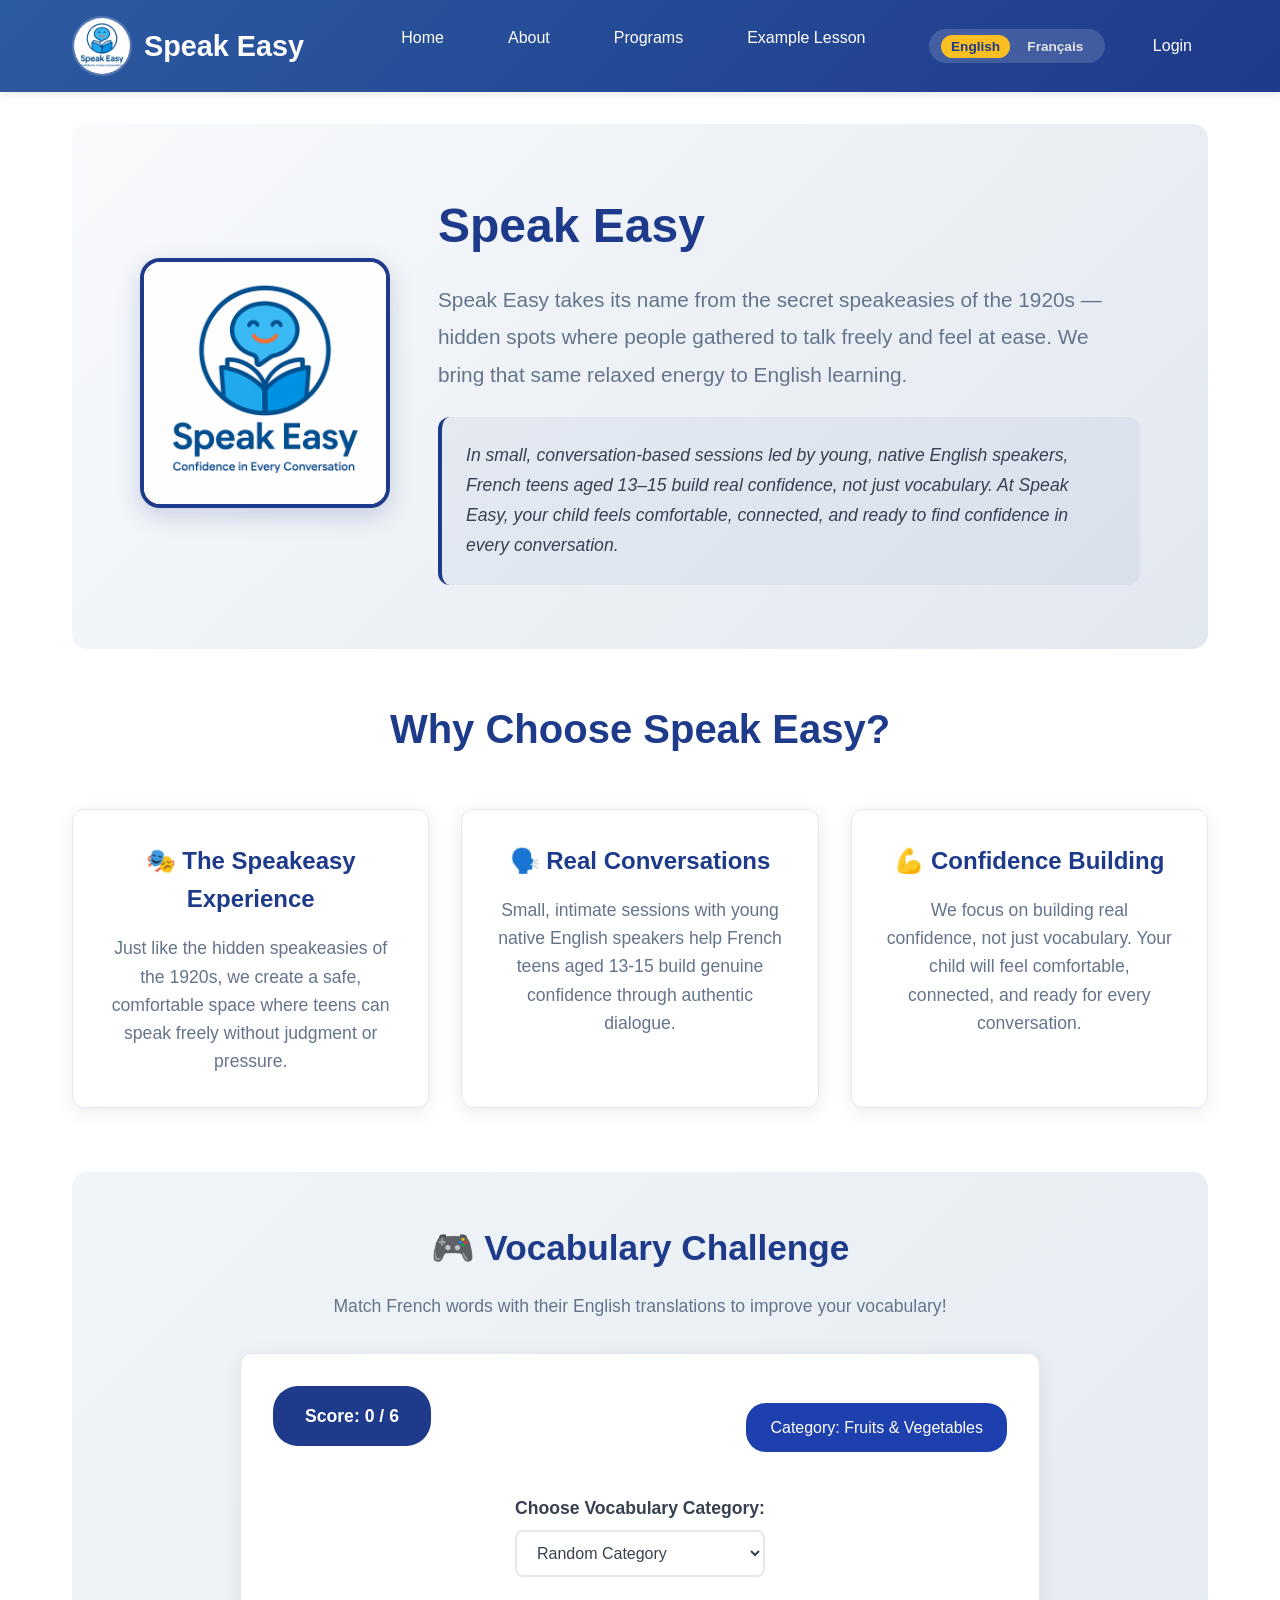
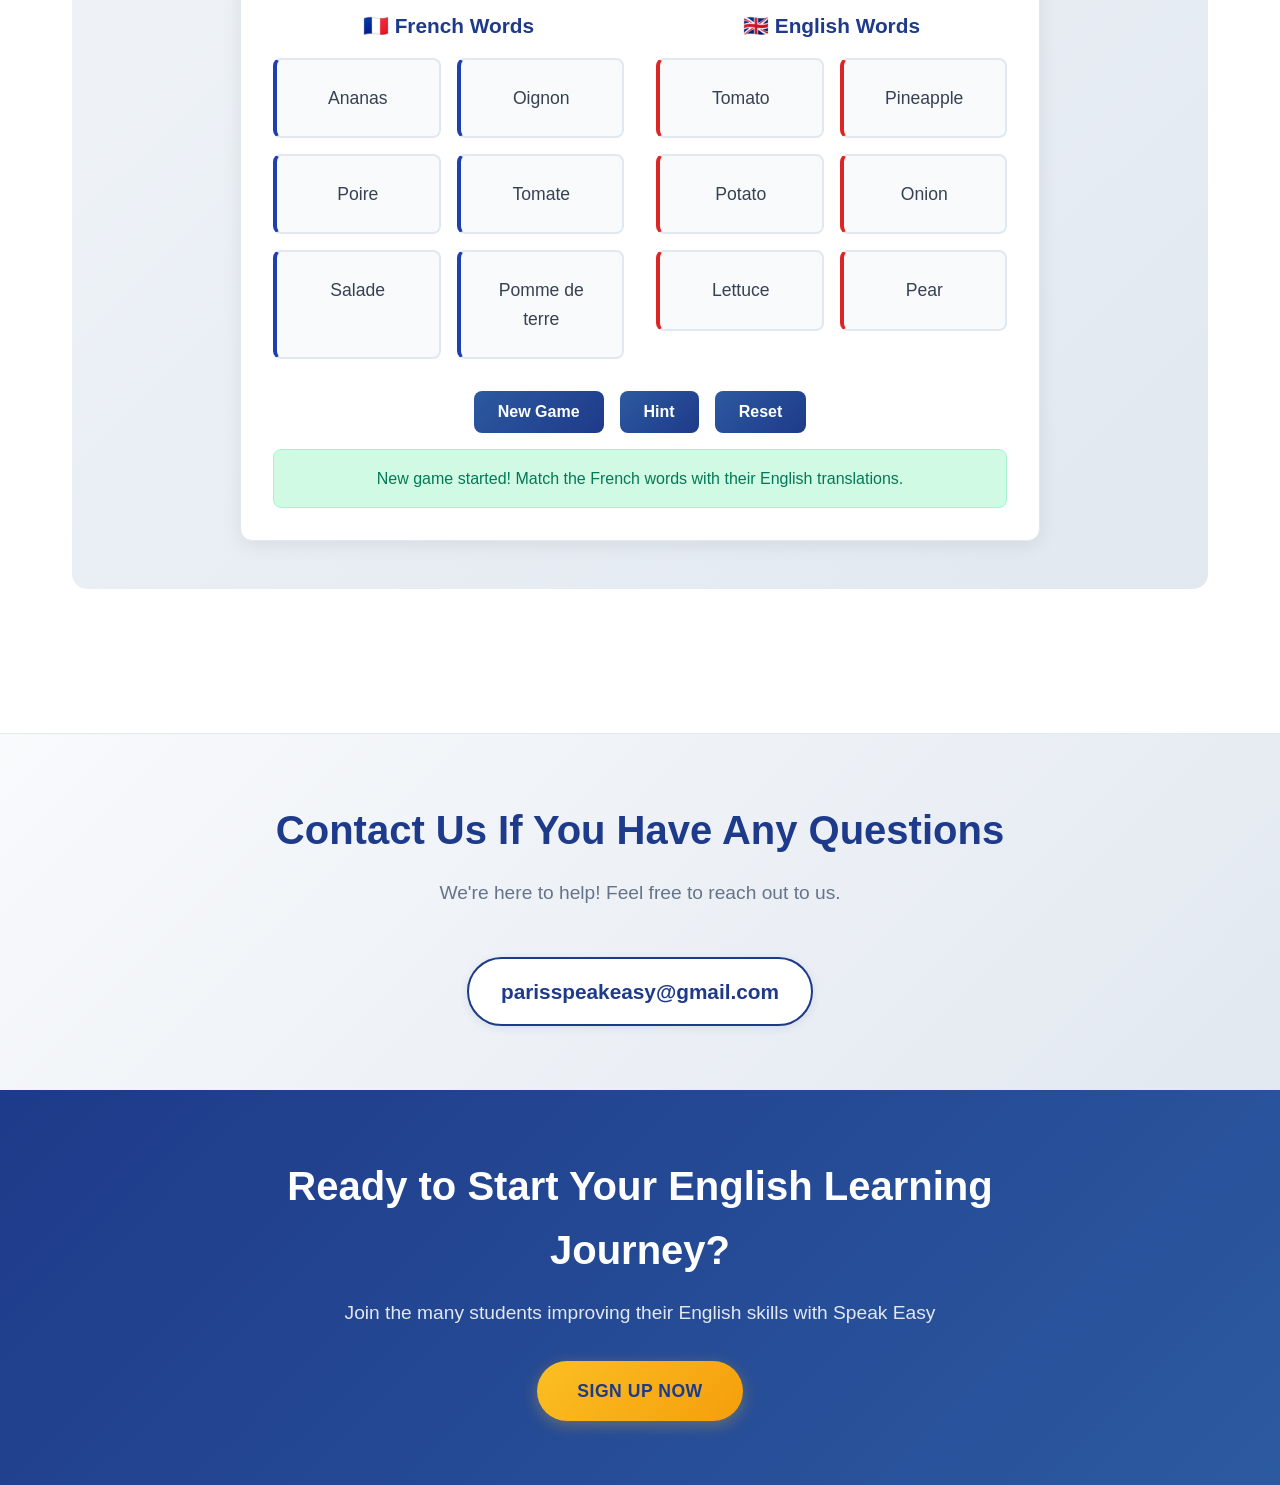
==== commit f67b085f: "index.html" ====
--- a/index.html
+++ b/index.html
@@ -12,7 +12,7 @@
     <!-- Professional Header -->
     <header class="header">
         <nav class="nav-container">
-            <a href="Home page.html" class="logo">
+            <a href="index.html" class="logo">
                 <img src="logo.png" alt="Speak Easy Logo" class="logo-image">
                 <span class="logo-text" data-i18n-key="nav_logo">Speak Easy</span>
             </a>
@@ -333,4 +333,5 @@
         })();
     </script>
 </body>
-</html>+
+</html>
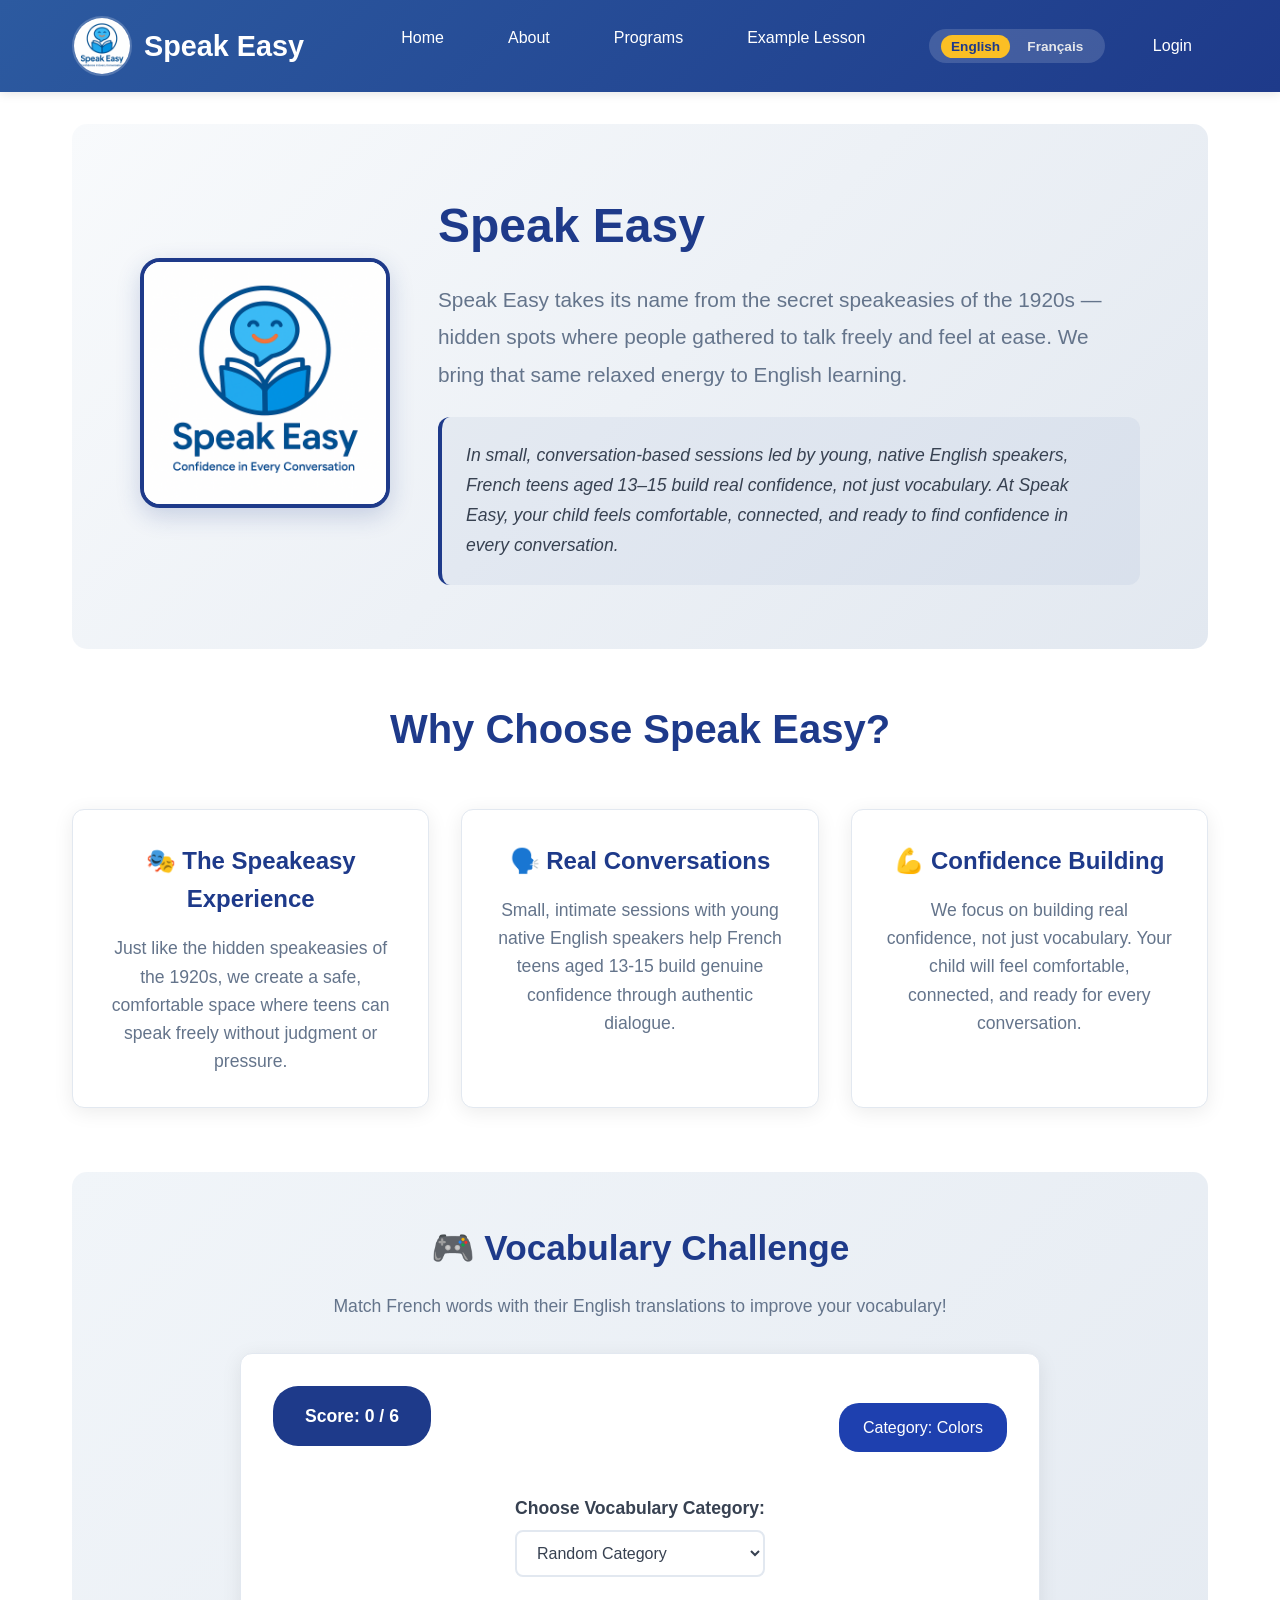
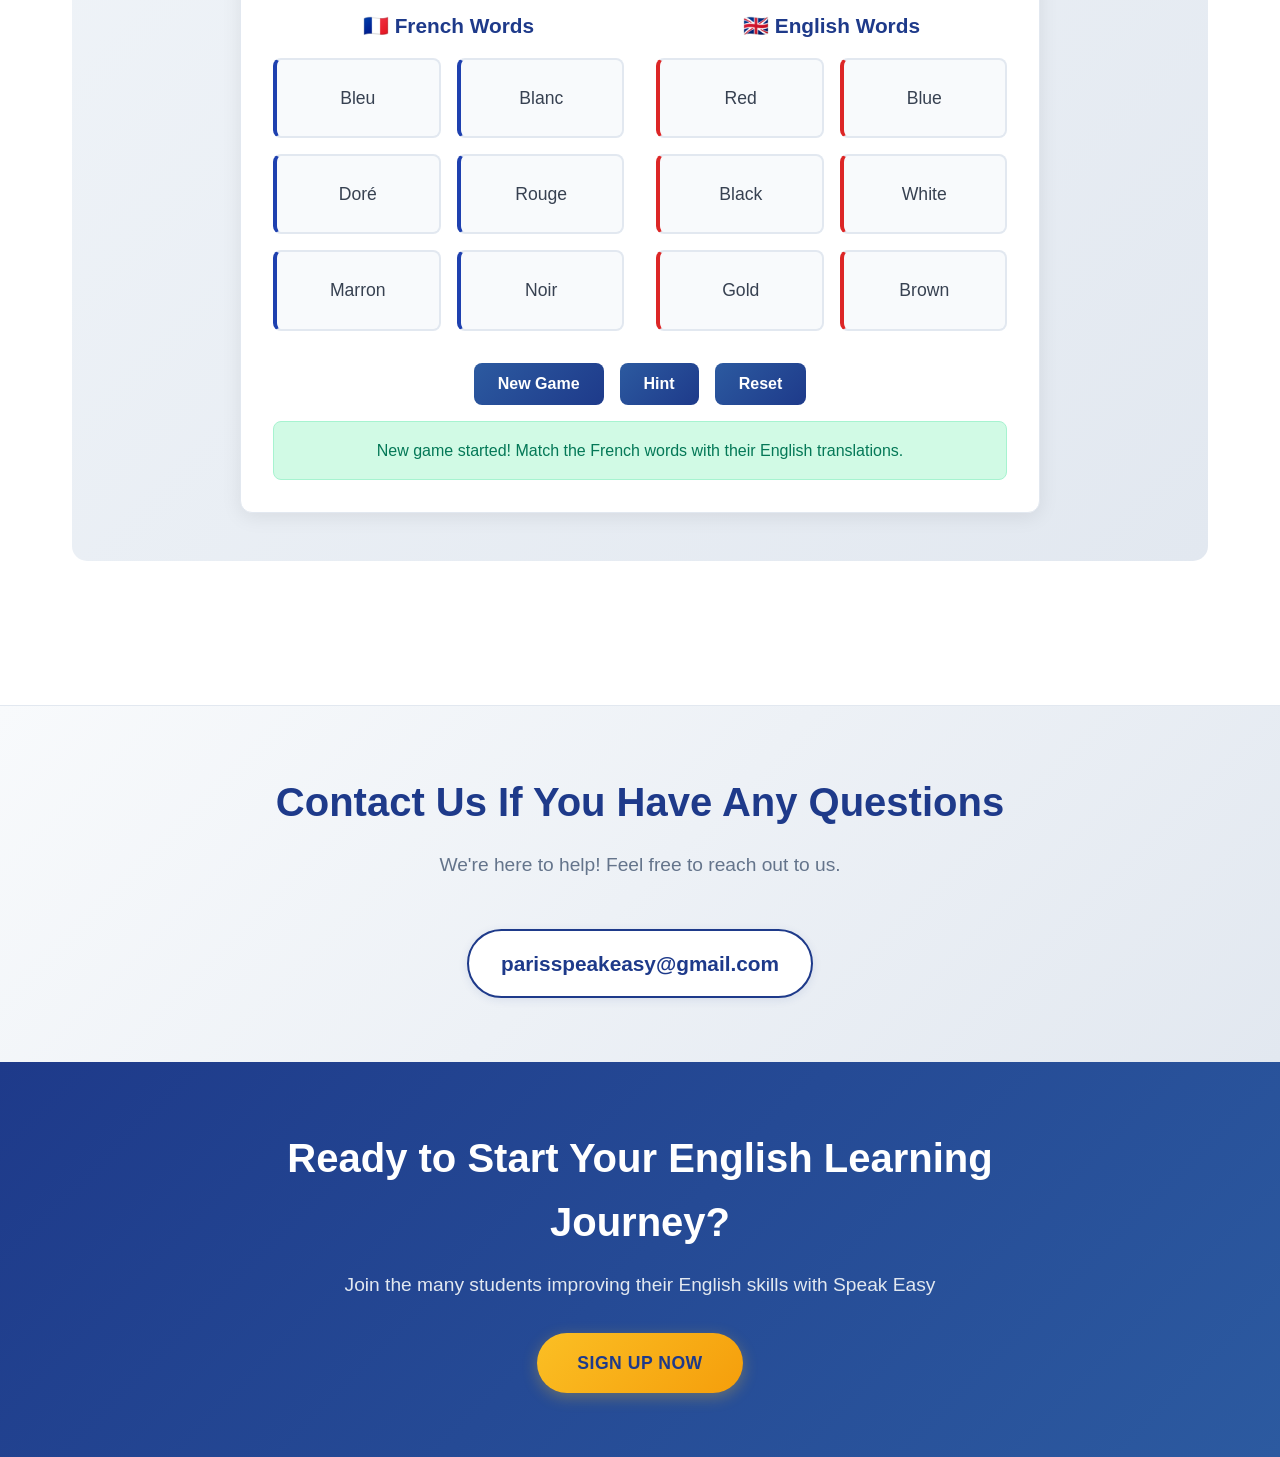
==== commit e0f400b7: "index.html" ====
--- a/index.html
+++ b/index.html
@@ -17,7 +17,7 @@
                 <span class="logo-text" data-i18n-key="nav_logo">Speak Easy</span>
             </a>
             <ul class="nav-menu">
-                <li><a href="Home page.html" data-i18n-key="nav_home">Home</a></li>
+                <li><a href="index.html" data-i18n-key="nav_home">Home</a></li>
                 <li><a href="About.html" data-i18n-key="nav_about">About</a></li>
                 <li><a href="Program_description.html" data-i18n-key="nav_programs">Programs</a></li>
                 <li><a href="Example_lesson.html" data-i18n-key="nav_example">Example Lesson</a></li>
@@ -335,3 +335,4 @@
 </body>
 
 </html>
+
